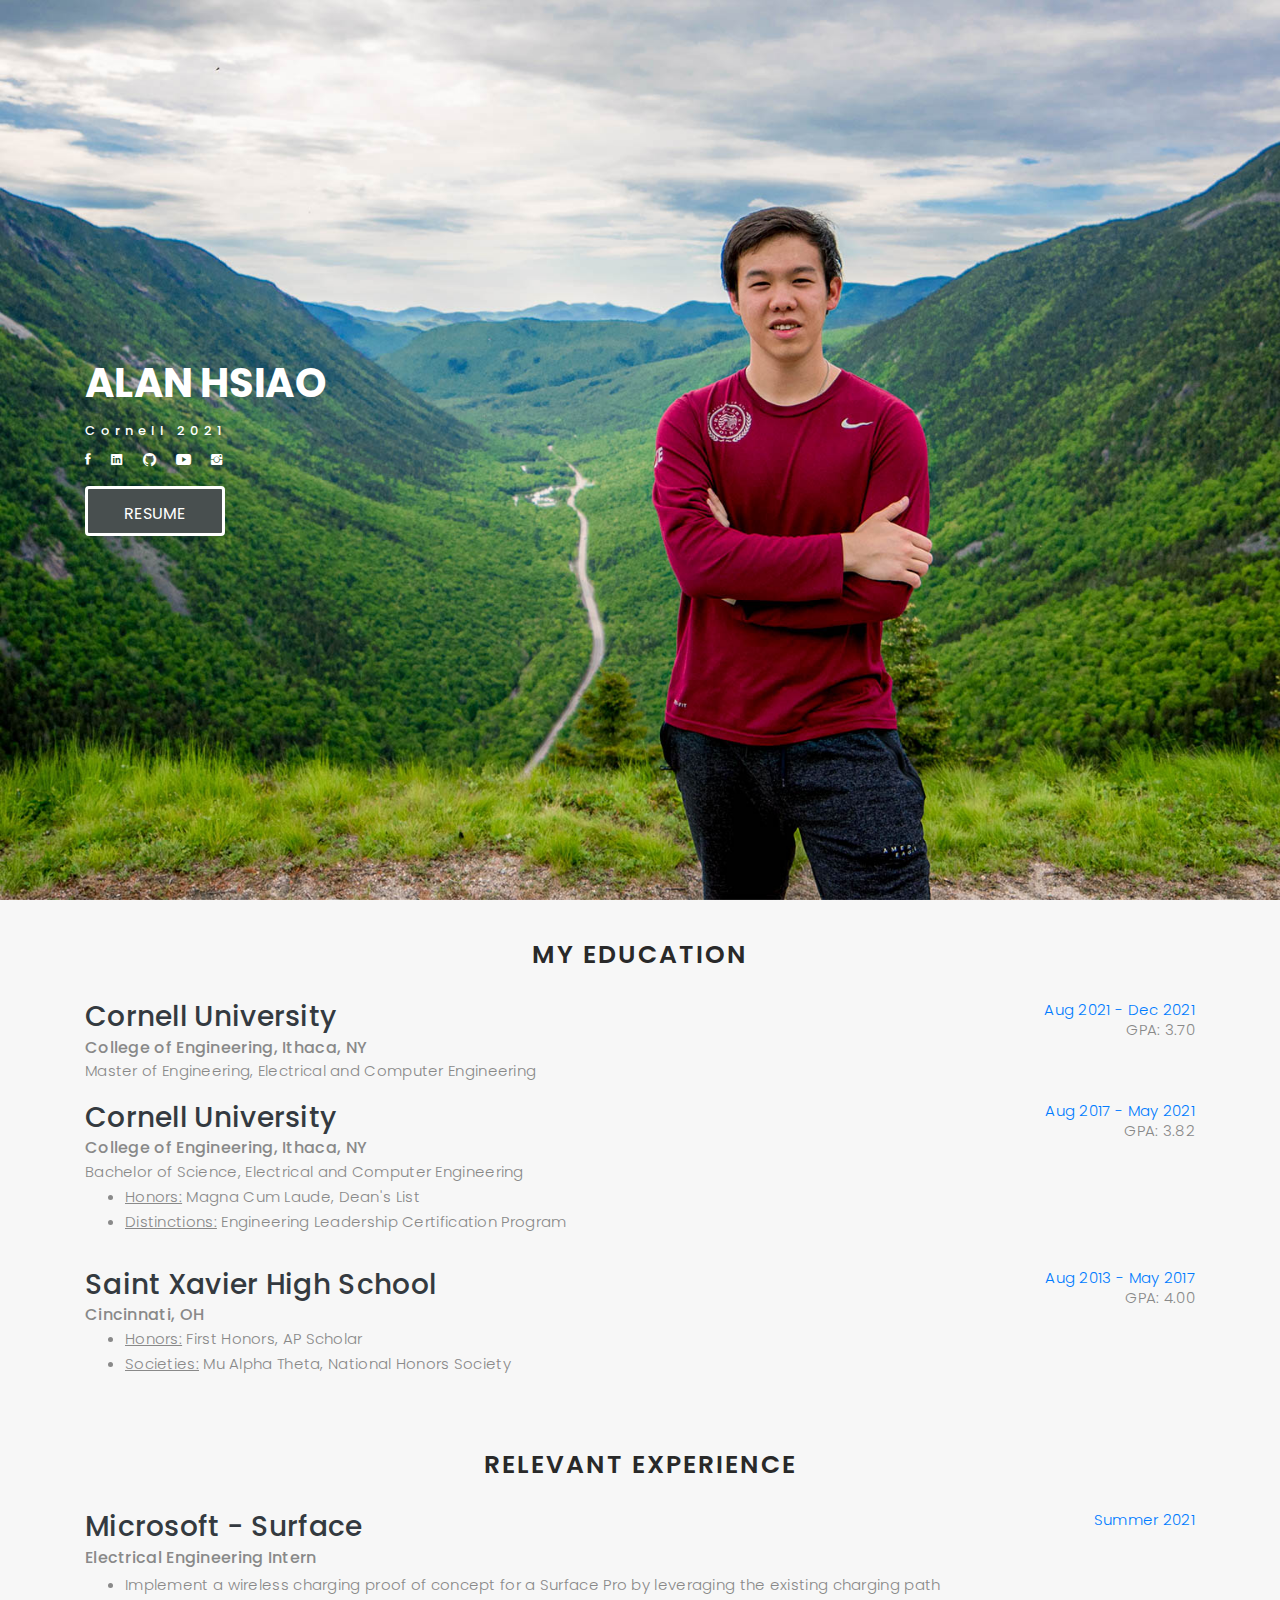
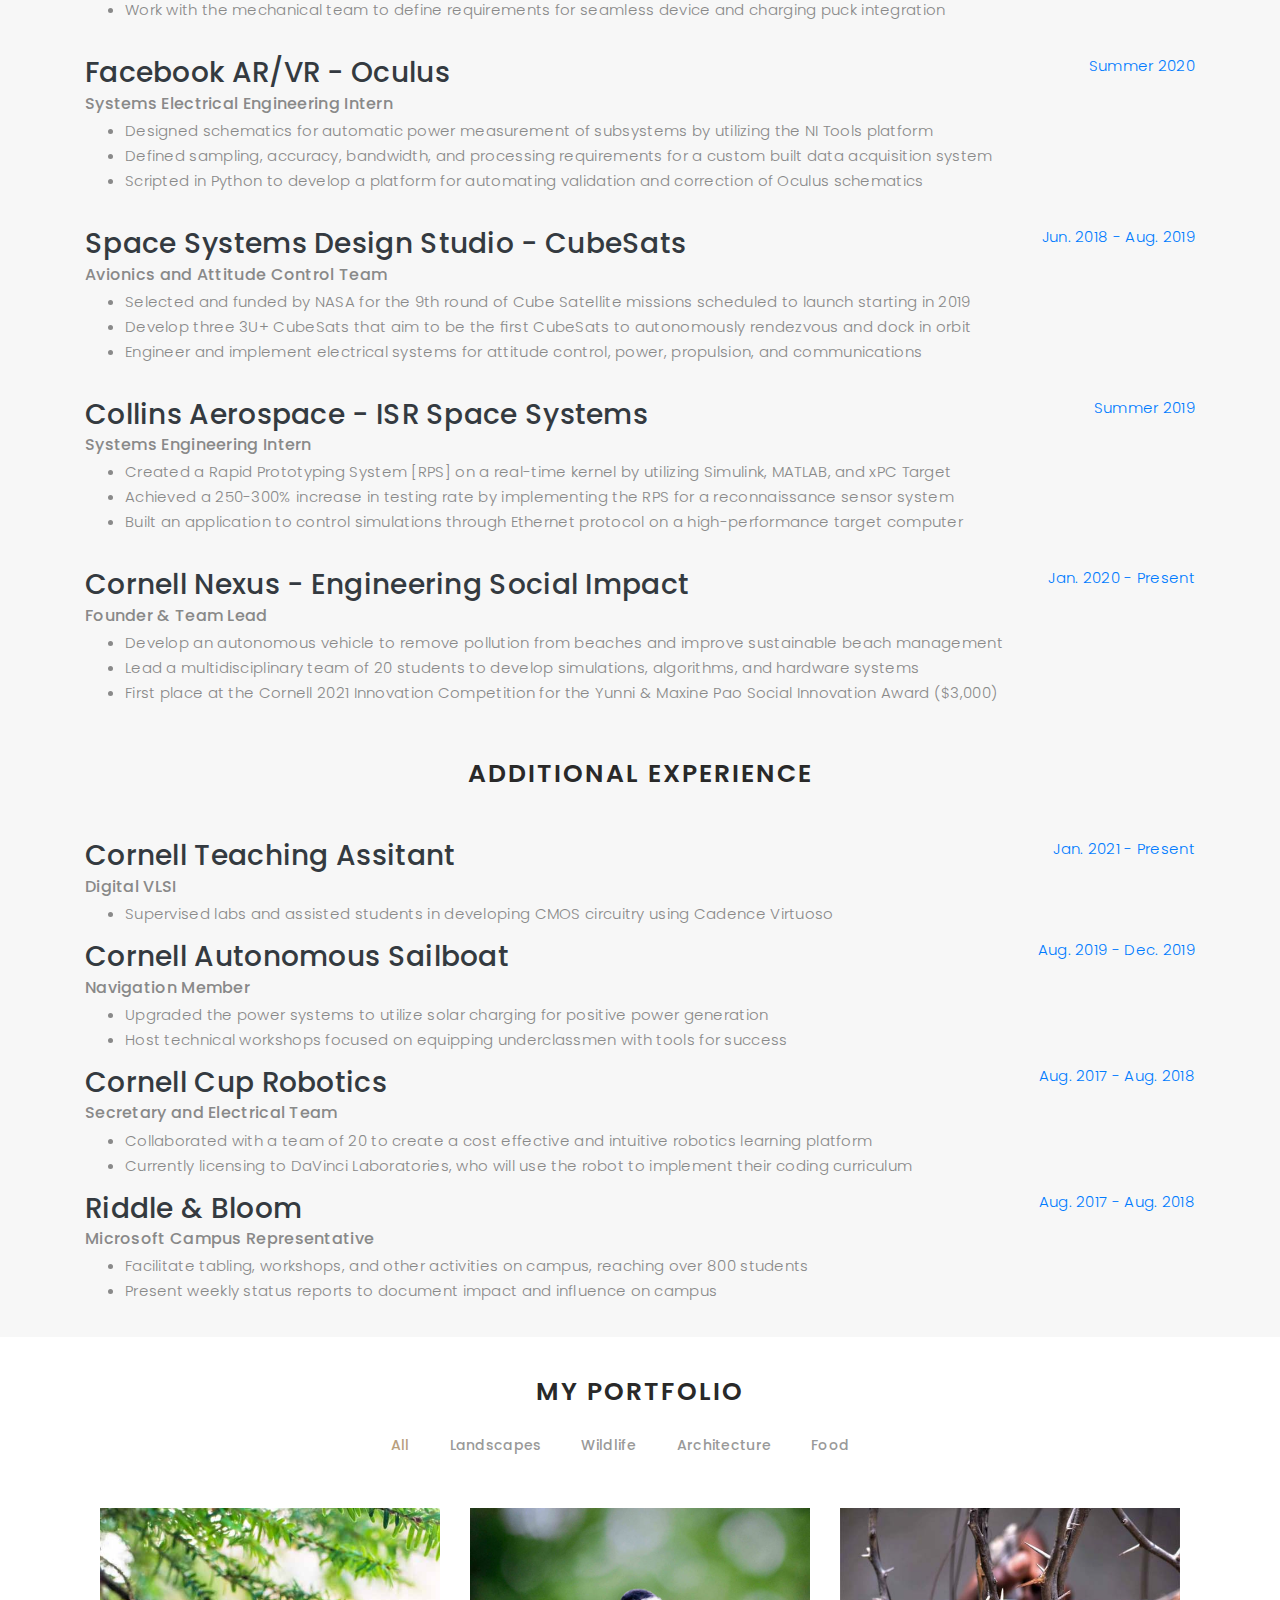
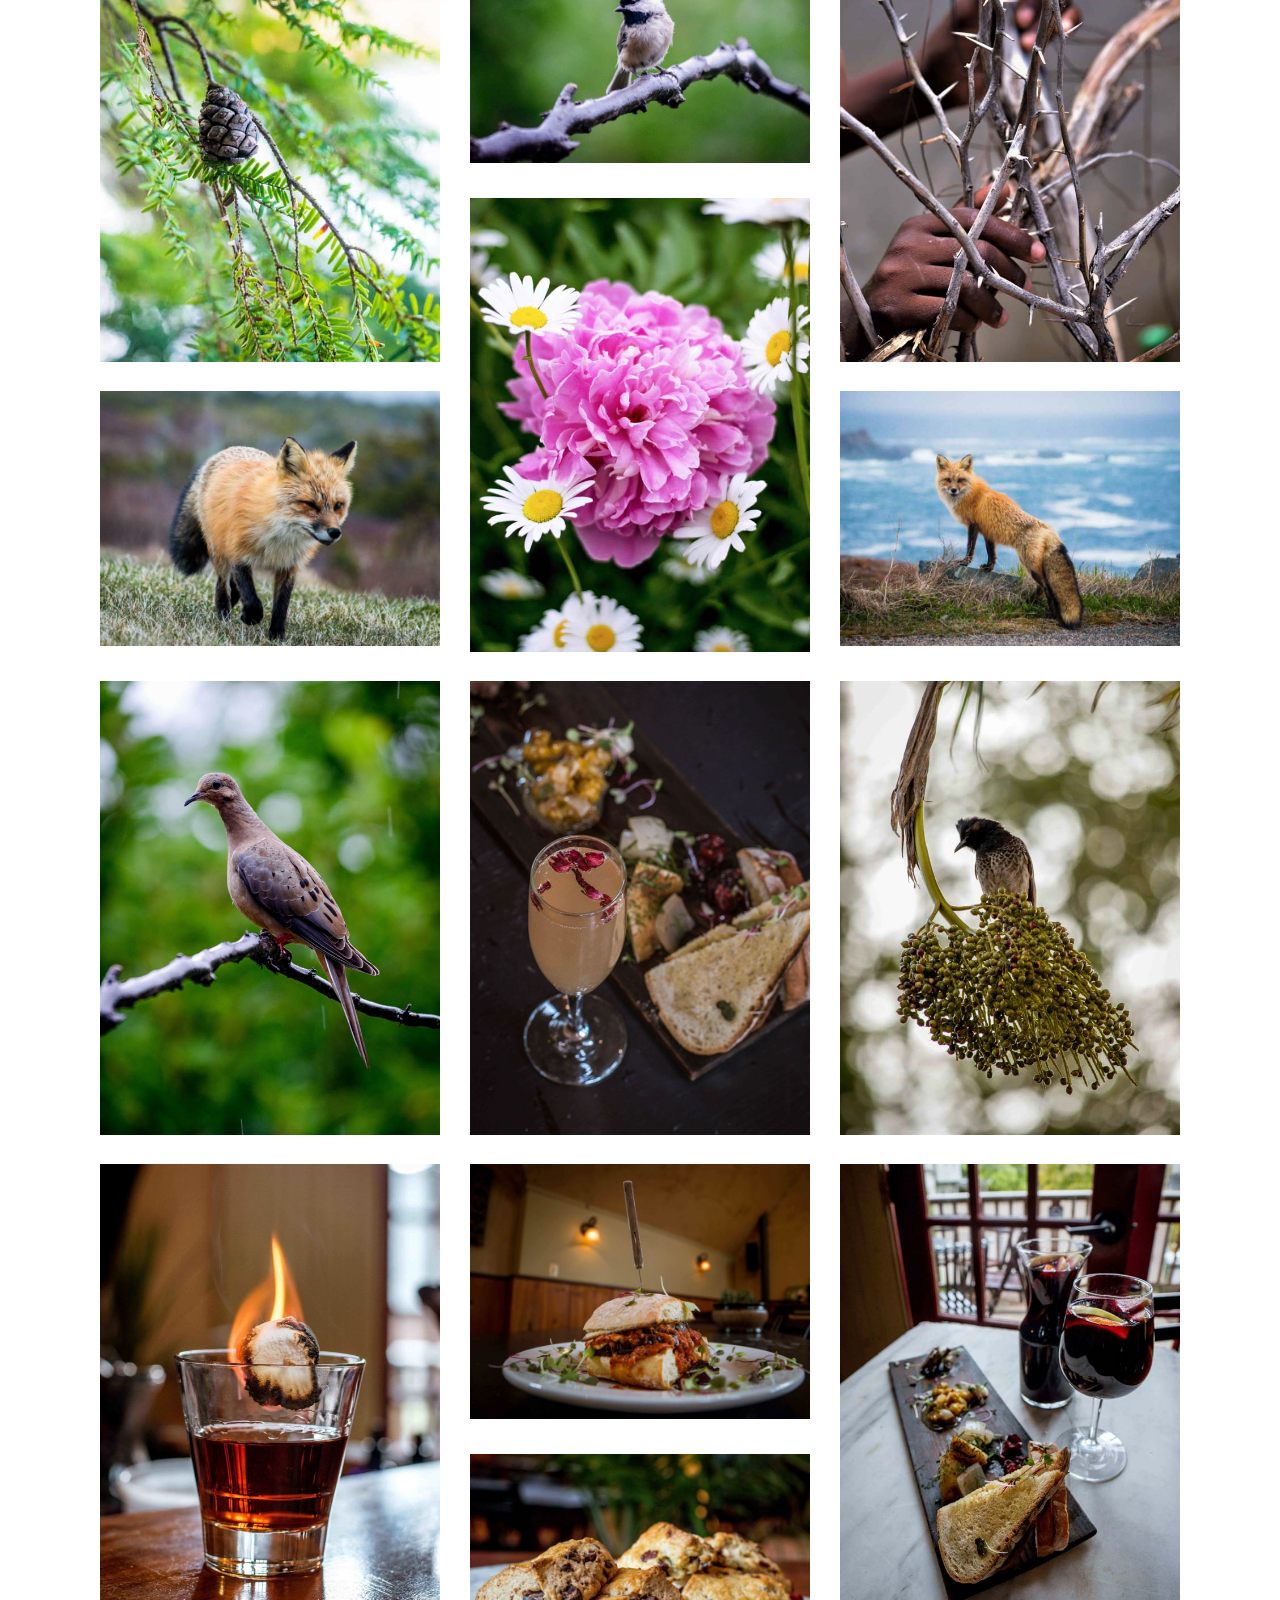
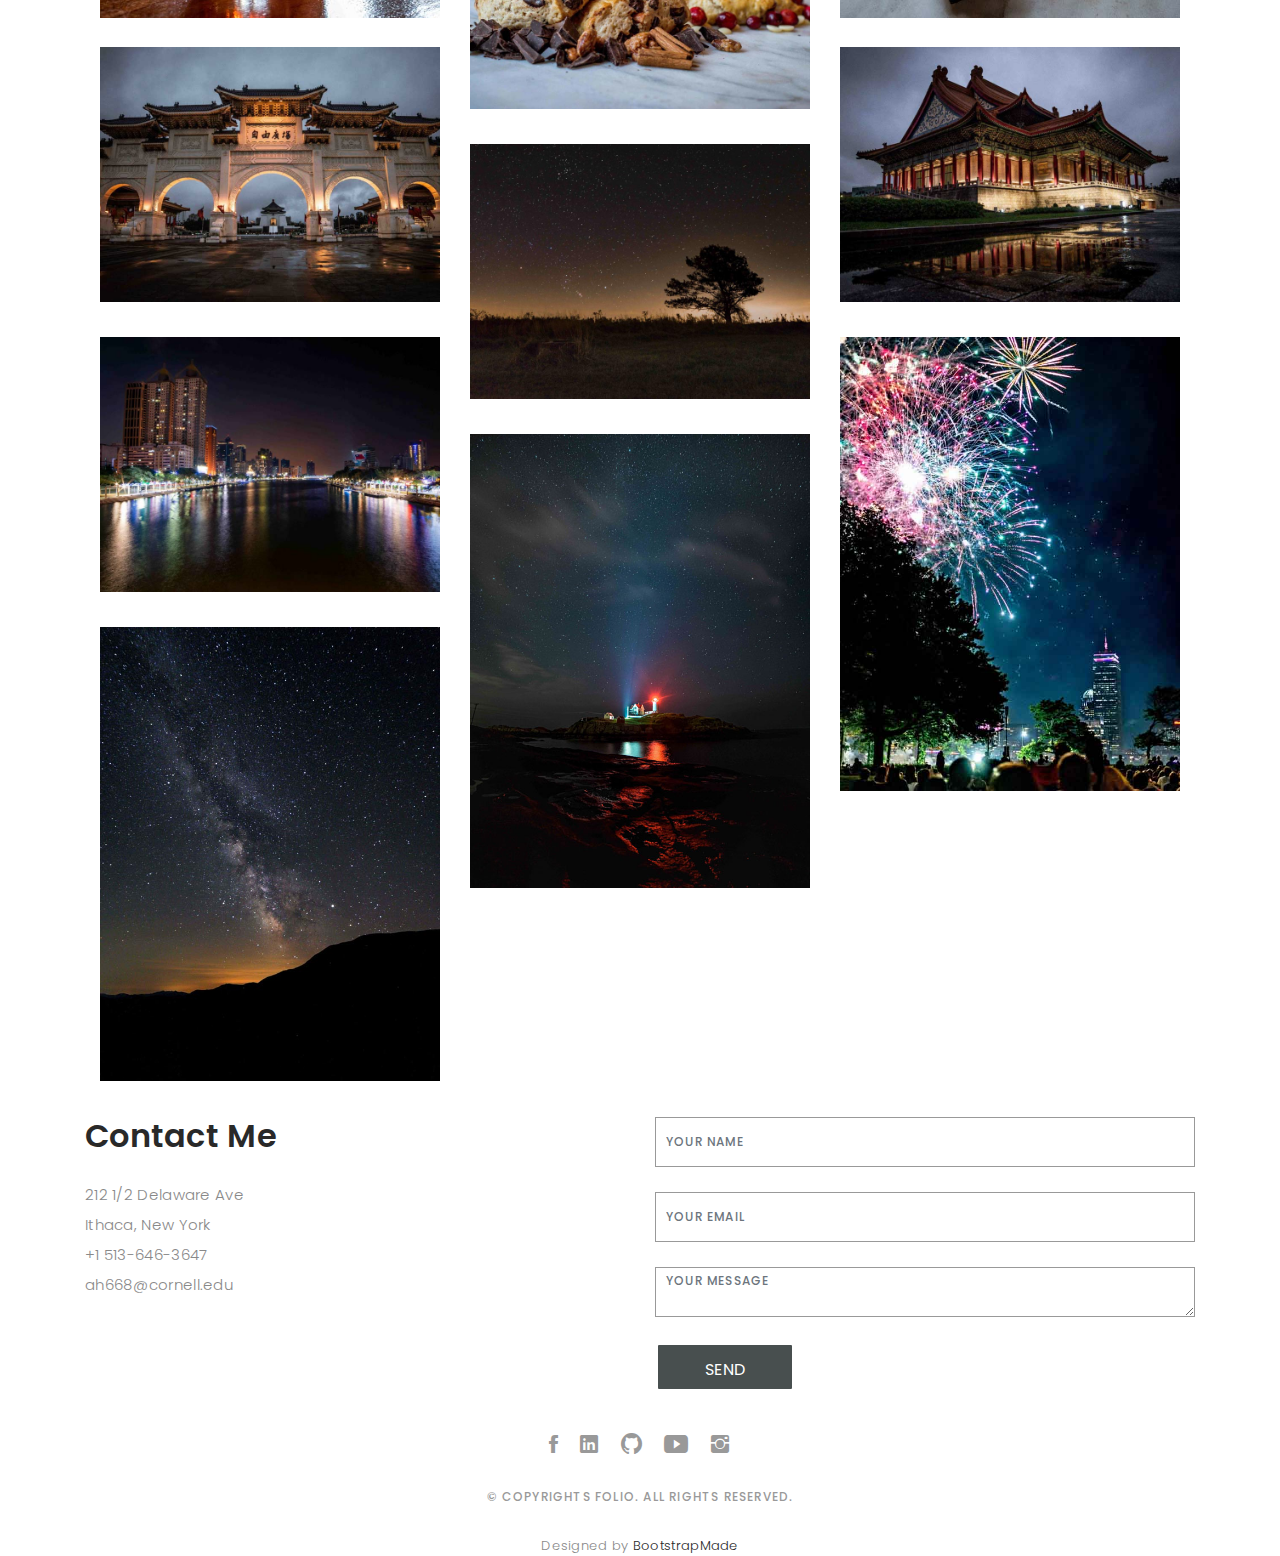
==== index.html @ 8a82263a "init" ====
<!DOCTYPE html>
<html lang="en">
<head>
  <!-- meta -->
  <meta charset="utf-8">
  <meta content="width=device-width, initial-scale=1.0" name="viewport">

  <title> Alan Hsiao - Cornell 2021 </title>
  <meta content="" name="keywords">
  <meta content="" name="description">

  <!-- Google Fonts -->
  <link href="https://fonts.googleapis.com/css?family=Poppins:300,300i,400,400i,500,500i,600,600i,700,700i|Playfair+Display:400,400i,700,700i,900,900i" rel="stylesheet">

  <!-- Bootstrap CSS File -->
  <link href="lib/bootstrap/css/bootstrap.min.css" rel="stylesheet">

  <!-- Libraries CSS Files -->
  <link href="lib/ionicons/css/ionicons.min.css" rel="stylesheet">
  <link href="lib/owlcarousel/assets/owl.carousel.min.css" rel="stylesheet">
  <link href="lib/magnific-popup/magnific-popup.css" rel="stylesheet">
  <link href="lib/hover/hover.min.css" rel="stylesheet">

  <!-- Main Stylesheet File -->
  <link href="css/style.css" rel="stylesheet">

  <!-- Responsive css -->
  <link href="css/responsive.css" rel="stylesheet">

  <!-- Favicon -->
  <link rel="shortcut icon" href="images/logobranding/initials.png">

  <!-- Resume CSS -->
  <linke href="css/resume.css" rel="stylesheet">

  <!-- =======================================================
    Theme Name: Folio
    Theme URL: https://bootstrapmade.com/folio-bootstrap-portfolio-template/
    Author: BootstrapMade.com
    Author URL: https://bootstrapmade.com
  ======================================================= -->
</head>

<body>

  <!-- start section navbar -->
  <nav id="main-nav">
    <div class="row">
      <div class="container">

        <div class="logo">
          <a href="index.html"><img src="images/logobranding/alanhsiaoblacklogoshort.png" alt="logo"></a>
        </div>

        <div class="responsive"><i data-icon="m" class="ion-navicon-round"></i></div>

        <ul class="nav-menu list-unstyled">
          <li><a href="#header" class="smoothScroll">Home</a></li>
          <li><a href="#education" class="smoothScroll">Education</a></li>
          <li><a href="#experience" class="smoothScroll">Experience</a></li>
          <li><a href="#photography" class="smoothScroll">Photography</a></li>
          <!-- <li><a href="#journal" class="smoothScroll">Blog</a></li> --> 
          <li><a href="#contact" class="smoothScroll">Contact</a></li>
        </ul>

      </div>
    </div>
  </nav>
  <!-- End section navbar -->
  

  <!-- start section header -->
  <div id="header" class="home">

    <div class="container">
      <div class="header-content">
        <!-- <h1>I'm <br class = "mobile-break"> 
          <span class="typed"></span></h1> -->
        <h1> Alan Hsiao</h1>
        <p>Cornell 2021 <br>
          <ul class="list-unstyled list-social">
            <li><a href="https://www.facebook.com/hsiaoal3647/"><i class="ion-social-facebook"></i></a></li>
            <li><a href="https://www.linkedin.com/in/hsiaoalan/"><i class="ion-social-linkedin"></i></a></li>
            <li><a href="https://github.com/ah668"><i class="ion-social-github"></i></a></li>
            <li><a href="https://www.youtube.com/channel/UCa6_BgnbbzM-joR2z8IvCPA?view_as=subscriber"><i class="ion-social-youtube"></i></a></li>
            <li><a href="https://www.instagram.com/hsiaoal3647/"><i class="ion-social-instagram"></i></a></li>
          </ul>
          <a href="files/Alan_Hsiao_Resume_2021.pdf " target="_blank"> <button type="button" class="btn btn-dark"> Resume </button> </a>
        </p>
      </div>
    </div>
  </div>
  <!-- End section header uh-->

  <!-- start section about us -->
  <div id="education" class="paddsectionsmall">
    <div class = "container">

  <!--=====================================================================================
      MY EDUCATION 
      =====================================================================================-->
      <div class="container">
        <div class="section-title text-center"> 
          <h2>My Education</h2>
        </div> 
      </div>

      <div class="row">
        <div class="col-md-10">
          <div class= "text-dark">
            <h3 class="mb-1">Cornell University</h3>
          </div>
          <h6 class="subheading mb-1"> College of Engineering, Ithaca, NY </h6>
            Master of Engineering, Electrical and Computer Engineering <br>
        </div>
        <div class="col-md-2 text-right">
          <span class="text-primary"> Aug 2021 - Dec 2021</span> <br>
          GPA: 3.70
        </div>
      </div>

      <br>

      <div class="row">
        <div class="col-md-10">
          <div class= "text-dark">
            <h3 class="mb-1">Cornell University</h3>
          </div>
          <h6 class="subheading mb-1"> College of Engineering, Ithaca, NY </h6> 
            Bachelor of Science, Electrical and Computer Engineering <br>
            <ul>
              <li> <u>Honors:</u> Magna Cum Laude, Dean's List </li>
              <li> <u>Distinctions:</u> Engineering Leadership Certification Program </li>
            <ul>
        </div>
        <div class="col-md-2 text-right">
          <span class="text-primary">Aug 2017 - May 2021</span> <br>
          GPA: 3.82
        </div>
      </div>
      
      <br>

      <div class="row">
        <div class="col-md-10">
          <div class= "text-dark">
            <h3 class="mb-1">Saint Xavier High School</h3>
          </div>
          <h6 class="subheading mb-1">Cincinnati, OH</h6>
          <ul>
            <li> <u>Honors:</u> First Honors, AP Scholar </li>
            <li> <u>Societies:</u> Mu Alpha Theta, National Honors Society </li>
          <ul>
        </div>
        <div class="col-md-2 text-right">
          <span class="text-primary">Aug 2013 - May 2017</span> <br>
          GPA: 4.00 
        </div>
      </div>

    </div>
  </div>

  <!--=====================================================================================
      RELEVANT EXPERIENCE
      =====================================================================================-->
  <div id="experience" class="paddsectionsmall">
    <div class = "container">
      <div class="container">
        <div class="section-title text-center"> 
          <h2>Relevant Experience</h2>
        </div> 
      </div>

      <div class="row">
        <div class="col-md-10">
          <div class= "text-dark">
            <h3 class="mb-1">Microsoft - Surface</h3> 
          </div>
          <h6 class="subheading mb-2">Electrical Engineering Intern</h6>
            <ul>
              <li> Implement a wireless charging proof of concept for a Surface Pro by leveraging the existing charging path </li>
              <li> Work with the mechanical team to define requirements for seamless device and charging puck integration </li> 
            </ul>
        </div>
        <div class="col-md-2 text-right mb-2">
          <span class="text-primary">Summer 2021</span> 
        </div>
      </div> <br> 

      <div class="row">
        <div class="col-md-10">
          <div class= "text-dark">
            <h3 class="mb-1">Facebook AR/VR - Oculus</h3>
          </div>
          <h6 class="subheading mb-2">Systems Electrical Engineering Intern</h6>
            <ul>
              <li>Designed schematics for automatic power measurement of subsystems by utilizing the NI Tools platform </li>
              <li>Defined sampling, accuracy, bandwidth, and processing requirements for a custom built data acquisition system </li>
              <li>Scripted in Python to develop a platform for automating validation and correction of Oculus schematics </li>
            </ul>
        </div>
        <div class="col-md-2 text-right mb-2">
          <span class="text-primary">Summer 2020</span> 
        </div>
      </div> <br> 

      <div class="row">
        <div class="col-md-10">
          <div class= "text-dark">
            <h3 class="mb-1">Space Systems Design Studio - CubeSats</h3>
          </div>
          <h6 class="subheading mb-2">Avionics and Attitude Control Team</h6>
            <ul>
              <li>Selected and funded by NASA for the 9th round of Cube Satellite missions scheduled to launch starting in 2019</li>
              <li>Develop three 3U+ CubeSats that aim to be the ﬁrst CubeSats to autonomously rendezvous and dock in orbit  </li>
              <li>Engineer and implement electrical systems for attitude control, power, propulsion, and communications </li>
            </ul>
        </div>
        <div class="col-md-2 text-right mb-2">
          <span class="text-primary">Jun. 2018 - Aug. 2019</span> 
        </div>
      </div> <br>

      <div class="row">
        <div class="col-md-10">
          <div class= "text-dark">
            <h3 class="mb-1">Collins Aerospace - ISR Space Systems</h3>
          </div>
          <h6 class="subheading mb-2">Systems Engineering Intern</h6>
            <ul>
              <li>Created a Rapid Prototyping System [RPS] on a real-time kernel by utilizing Simulink, MATLAB, and xPC Target</li>
              <li>Achieved a 250-300% increase in testing rate by implementing the RPS for a reconnaissance sensor system </li>
              <li>Built an application to control simulations through Ethernet protocol on a high-performance target computer</li>
            </ul>
        </div>
        <div class="col-md-2 text-right mb-2">
          <span class="text-primary">Summer 2019</span> 
        </div>
      </div> <br>

      <div class="row">
        <div class="col-md-10">
          <div class= "text-dark">
            <h3 class="mb-1">Cornell Nexus - Engineering Social Impact</h3>
          </div>
          <h6 class="subheading mb-2">Founder & Team Lead</h6>
            <ul>
              <li> Develop an autonomous vehicle to remove pollution from beaches and improve sustainable beach management</li>
              <li> Lead a multidisciplinary team of 20 students to develop simulations, algorithms, and hardware systems</li>   
              <li> First place at the Cornell 2021 Innovation Competition for the Yunni & Maxine Pao Social Innovation Award ($3,000) </li>             
            </ul>
        </div>
        <div class="col-md-2 text-right mb-2">
          <span class="text-primary">Jan. 2020 - Present</span> 
        </div>
      </div> <br>

      <!--=====================================================================================
      MY EXPERIENCE
      =====================================================================================-->
      <br>
      <div class="container">
        <div class="section-title text-center"> 
          <h2>Additional Experience</h2>
        </div> 
      </div>
      <br>

      <div class="row">
        <div class="col-md-10">
          <div class= "text-dark">
            <h3 class="mb-1">Cornell Teaching Assitant</h3>
          </div>
          <h6 class="subheading mb-2">Digital VLSI</h6>
          <ul>
            <li>Supervised labs and assisted students in developing CMOS circuitry using Cadence Virtuoso </li>
          </ul>
        </div>
        <div class="col-md-2 text-right mb-2">
          <span class="text-primary">Jan. 2021 - Present</span> 
        </div> 
      </div>
      
      <div class="row">
        <div class="col-md-10">
          <div class= "text-dark">
            <h3 class="mb-1">Cornell Autonomous Sailboat</h3>
          </div>
          <h6 class="subheading mb-2">Navigation Member</h6>
            <ul>
              <li>Upgraded the power systems to utilize solar charging for positive power generation </li>
              <li>Host technical workshops focused on equipping underclassmen with tools for success </li>
            </ul>
        </div>
        <div class="col-md-2 text-right mb-2">
          <span class="text-primary">Aug. 2019 - Dec. 2019</span> 
        </div>
      </div>

      <div class="row">
        <div class="col-md-10">
          <div class= "text-dark">
            <h3 class="mb-1">Cornell Cup Robotics</h3>
          </div>
          <h6 class="subheading mb-2">Secretary and Electrical Team</h6>
            <ul>
              <li>Collaborated with a team of 20 to create a cost effective and intuitive robotics learning platform  </li>
              <li>Currently licensing to DaVinci Laboratories, who will use the robot to implement their coding curriculum </li>
            </ul>
        </div>
        <div class="col-md-2 text-right mb-2">
          <span class="text-primary">Aug. 2017 - Aug. 2018</span> 
        </div>
      </div> 

      <div class="row">
        <div class="col-md-10">
          <div class= "text-dark">
            <h3 class="mb-1">Riddle & Bloom</h3>
          </div>
          <h6 class="subheading mb-2">Microsoft Campus Representative</h6>
            <ul>
              <li>Facilitate tabling, workshops, and other activities on campus, reaching over 800 students</li>
              <li>Present weekly status reports to document impact and inﬂuence on campus</li>
            </ul>
        </div>
        <div class="col-md-2 text-right mb-2">
          <span class="text-primary">Aug. 2017 - Aug. 2018</span> 
        </div> 
      </div>

    </div>
  </div>

  <!-- end section about us -->

  
  <!-- start section portfolio -->

  <!--=====================================================================================
    MY PORTFOLIO
    =====================================================================================-->
  <div id="photography" class="text-center paddsection">

    <div class="container">
      <div class="section-title text-center">
        <h2>My Portfolio</h2>
      </div>
    </div>

    <div class="container">
      <div class="row">
        <div class="col-md-12">

          <div class="portfolio-list">

            <ul class="nav list-unstyled" id="portfolio-flters">
              <li class="filter filter-active" data-filter=".all">all</li>
              <li class="filter" data-filter=".landscapes">landscapes</li>
              <li class="filter" data-filter=".wildlife">wildlife</li>
              <li class="filter" data-filter=".architecture">architecture</li>
              <li class="filter" data-filter=".food">food</li>
            </ul>

          </div>

          <div class="portfolio-container">
            <div class="row">
              <div class="col-lg-4 col-md-6 portfolio-thumbnail all wildlife">
                <a class="popup-img" href="images/portfolio/DSC1.jpg">
                  <img src="images/portfolio/DSC1.jpg" alt="img">
                </a>
              </div>

              <div class="col-lg-4 col-md-6 portfolio-thumbnail all wildlife">
                <a class="popup-img" href="images/portfolio/DSC4.jpg">
                  <img src="images/portfolio/DSC4.jpg" alt="img">
                </a>
              </div>

              <div class="col-lg-4 col-md-6 portfolio-thumbnail all wildlife">
                <a class="popup-img" href="images/portfolio/DSC2.jpg">
                  <img src="images/portfolio/DSC2.jpg" alt="img">
                </a>
              </div>
            </div>

            <div class="row">
              <div class="col-lg-4 col-md-6 portfolio-thumbnail all wildlife">
                <a class="popup-img" href="images/portfolio/DSC3.jpg">
                  <img src="images/portfolio/DSC3.jpg" alt="img">
                </a>
              </div>

              <div class="col-lg-4 col-md-6 portfolio-thumbnail all wildlife">
                <a class="popup-img" href="images/portfolio/DSC5.jpg">
                  <img src="images/portfolio/DSC5.jpg" alt="img">
                </a>
              </div>

              <div class="col-lg-4 col-md-6 portfolio-thumbnail all wildlife">
                <a class="popup-img" href="images/portfolio/DSC6.jpg">
                  <img src="images/portfolio/DSC6.jpg" alt="img">
                </a>
              </div>
            </div>

            <div class="row">
              <div class="col-lg-4 col-md-6 portfolio-thumbnail all wildlife">
                <a class="popup-img" href="images/portfolio/DSC7.jpg">
                  <img src="images/portfolio/DSC7.jpg" alt="img">
                </a>
              </div>

              <div class="col-lg-4 col-md-6 portfolio-thumbnail all food">
                <a class="popup-img" href="images/portfolio/DSC10.jpg">
                  <img src="images/portfolio/DSC10.jpg" alt="img">
                </a>
              </div>

              <!-- <div class="col-lg-4 col-md-6 portfolio-thumbnail all wildlife">
                <a class="popup-img" href="images/portfolio/DSC9.jpg">
                  <img src="images/portfolio/DSC9.jpg" alt="img">
                </a>
              </div> -->

              <div class="col-lg-4 col-md-6 portfolio-thumbnail all wildlife">
                <a class="popup-img" href="images/portfolio/DSC8.jpg">
                  <img src="images/portfolio/DSC8.jpg" alt="img">
                </a>
              </div>
            </div>

            <div class="row">
              <div class="col-lg-4 col-md-6 portfolio-thumbnail all food">
                <a class="popup-img" href="images/portfolio/DSC11.jpg">
                  <img src="images/portfolio/DSC11.jpg" alt="img">
                </a>
              </div>

              <div class="col-lg-4 col-md-6 portfolio-thumbnail all food">
                <a class="popup-img" href="images/portfolio/DSC14.jpg">
                  <img src="images/portfolio/DSC14.jpg" alt="img">
                </a>
              </div>

              <!-- <div class="col-lg-4 col-md-6 portfolio-thumbnail all food">
                <a class="popup-img" href="images/portfolio/DSC13.jpg">
                  <img src="images/portfolio/DSC13.jpg" alt="img">
                </a>
              </div> -->

              <div class="col-lg-4 col-md-6 portfolio-thumbnail all food">
                <a class="popup-img" href="images/portfolio/DSC12.jpg">
                  <img src="images/portfolio/DSC12.jpg" alt="img">
                </a>
              </div>
            </div>

            <div class="row">
              <div class="col-lg-4 col-md-6 portfolio-thumbnail all food">
                <a class="popup-img" href="images/portfolio/DSC15.jpg">
                  <img src="images/portfolio/DSC15.jpg" alt="img">
                </a>
              </div>

              <div class="col-lg-4 col-md-6 portfolio-thumbnail all architecture">
                <a class="popup-img" href="images/portfolio/DSC16.jpg">
                  <img src="images/portfolio/DSC16.jpg" alt="img">
                </a>
              </div>

              <div class="col-lg-4 col-md-6 portfolio-thumbnail all architecture">
                <a class="popup-img" href="images/portfolio/DSC18.jpg">
                  <img src="images/portfolio/DSC18.jpg" alt="img">
                </a>
              </div>
            </div>

            <div class="row">
              <div class="col-lg-4 col-md-6 portfolio-thumbnail all landscapes">
                <a class="popup-img" href="images/portfolio/DSC17.jpg">
                  <img src="images/portfolio/DSC17.jpg" alt="img">
                </a>
              </div>

              <div class="col-lg-4 col-md-6 portfolio-thumbnail all architecture landscapes">
                <a class="popup-img" href="images/portfolio/DSC19.jpg">
                  <img src="images/portfolio/DSC19.jpg" alt="img">
                </a>
              </div>

              <!--<div class="col-lg-4 col-md-6 portfolio-thumbnail all landscapes">
                <a class="popup-img" href="images/portfolio/DSC20.jpg">
                  <img src="images/portfolio/DSC20.jpg" alt="img">
                </a>
              </div> -->

              <!-- <div class="col-lg-4 col-md-6 portfolio-thumbnail all landscapes">
                <a class="popup-img" href="images/portfolio/DSC21.jpg">
                  <img src="images/portfolio/DSC21.jpg" alt="img">
                </a>
              </div> -->

              <div class="col-lg-4 col-md-6 portfolio-thumbnail all landscapes">
                <a class="popup-img" href="images/portfolio/DSC22.jpg">
                  <img src="images/portfolio/DSC22.jpg" alt="img">
                </a>
              </div>
            </div>

            <div class="row">
              <div class="col-lg-4 col-md-6 portfolio-thumbnail all landscapes">
                <a class="popup-img" href="images/portfolio/DSC23.jpg">
                  <img src="images/portfolio/DSC23.jpg" alt="img">
                </a>
              </div>

              <div class="col-lg-4 col-md-6 portfolio-thumbnail all landscapes">
                <a class="popup-img" href="images/portfolio/DSC24.jpg">
                  <img src="images/portfolio/DSC24.jpg" alt="img">
                </a>
              </div>
            </div>
            
          </div>
        </div>
      </div>
    </div>

  </div>
  <!-- End section portfolio -->

  <!-- start sectoion contact -->
  <div id="contact" class="paddsectionquestion">
    <div class="container">
      <div class="contact-block1">
        <div class="row">

          <div class="col-lg-6">
            <div class="contact-contact">

              <h2 class="mb-30">Contact Me</h2>

              <ul class="contact-details">
                <li><span>212 1/2 Delaware Ave</span></li>
                <li><span>Ithaca, New York</span></li>
                <li><span>+1 513-646-3647</span></li>
                <li><span>ah668@cornell.edu</span></li>
              </ul>

            </div>
          </div>

          <div class="col-lg-6">
            <form name="sentMessage" method="POST" action="https://formspree.io/mlegnaer">
              <div class="row">
                <div class="col-md">
                  <div class="form-group">
                    <input class="form-control" type="text" name="name" placeholder="Your name">
                  </div>
                  <div class="form-group">
                    <input class="form-control" type="email" name="_replyto" placeholder="Your email">
                  </div>
                  <div class="form-group">
                    <textarea class="form-control" name="message" placeholder="Your message"></textarea>
                  </div>
                  <button class="btn btn-xl" type="submit">Send</button>
                  <input type="hidden" name="_next" value="ah668.github.io" />
                  <input type="hidden" name="_subject" value="Website Contact" />
                  <input type="hidden" name="_format" value="plain" />
                </div>
                <div class="clearfix"></div>
              </div>
            </form>
          </div>
        </div>
      </div>
    </div>
  </div>
  <!-- start sectoion contact -->


  <!-- start section footer -->
  <div id="footer" class="text-center">
    <div class="container">
      <div class="socials-media text-center">

        <ul class="list-unstyled">
          <li><a href="https://www.facebook.com/hsiaoal3647/"><i class="ion-social-facebook"></i></a></li>
          <li><a href="https://www.linkedin.com/in/hsiaoalan/"><i class="ion-social-linkedin"></i></a></li>
          <li><a href="https://github.com/ah668"><i class="ion-social-github"></i></a></li>
          <li><a href="https://www.youtube.com/channel/UCa6_BgnbbzM-joR2z8IvCPA?view_as=subscriber"><i class="ion-social-youtube"></i></a></li>
          <li><a href="https://www.instagram.com/hsiaoal3647/"><i class="ion-social-instagram"></i></a></li>
        </ul>

      </div>

      <p>&copy; Copyrights Folio. All rights reserved.</p>

      <div class="credits">
        <!--
          All the links in the footer should remain intact.
          You can delete the links only if you purchased the pro version.
          Licensing information: https://bootstrapmade.com/license/
          Purchase the pro version with working PHP/AJAX contact form: https://bootstrapmade.com/buy/?theme=Folio
        -->
        Designed by <a href="https://bootstrapmade.com/">BootstrapMade</a>
      </div>

    </div>
  </div>
  <!-- End section footer -->

  <!-- JavaScript Libraries -->
  <script src="lib/jquery/jquery.min.js"></script>
  <script src="lib/jquery/jquery-migrate.min.js"></script>
  <script src="lib/bootstrap/js/bootstrap.bundle.min.js"></script>
  <script src="lib/typed/typed.js"></script>
  <script src="lib/owlcarousel/owl.carousel.min.js"></script>
  <script src="lib/magnific-popup/magnific-popup.min.js"></script>
  <script src="lib/isotope/isotope.pkgd.min.js"></script>
  <script src="lib/lazyload/lazysizes.min.js" async=""></script>


  <!-- Contact Form JavaScript File -->
  <script src="contactform/contactform.js"></script>

  <!-- Template Main Javascript File -->
  <script src="js/main.js"></script>

</body>

</html>
---- css/style.css ----
/*
  Theme Name: Folio
  Theme URL: https://bootstrapmade.com/folio-bootstrap-portfolio-template/
  Author: BootstrapMade.com
  Author URL: https://bootstrapmade.com
*/

/*  General Styling
/*-----------------------------------------------------------------------------------*/

body {
  background: #ffffff;
  color: #898989;
  font-family: 'Poppins', helvetica;
  font-size: 15px;
  font-weight: 300;
  line-height: 20px;
  letter-spacing: 0.02em;
  overflow-x: hidden;
  margin: 0 auto;
  padding: 0;
  -moz-box-sizing: border-box;
  -ms-box-sizing: border-box;
  -o-box-sizing: border-box;
  -webkit-box-sizing: border-box;
  box-sizing: border-box;
}

h1, h2, h3, h4, h5, h6 {
  margin: 0;
}

h2 {
  color: #292929;
  font-weight: 600;
}

h4 {
  color: #292929;
  font-size: 14px;
  font-weight: 600;
}

a {
  color: #292929;
  text-decoration: none !important;
  -moz-transition: all 0.5s ease-in-out 0s;
  -ms-transition: all 0.5s ease-in-out 0s;
  -o-transition: all 0.5s ease-in-out 0s;
  -webkit-transition: all 0.5s ease-in-out 0s;
  transition: all 0.5s ease-in-out 0s;
}

a:hover {
  -moz-transition: all 0.5s ease-in-out 0s;
  -ms-transition: all 0.5s ease-in-out 0s;
  -o-transition: all 0.5s ease-in-out 0s;
  -webkit-transition: all 0.5s ease-in-out 0s;
  transition: all 0.5s ease-in-out 0s;
}

a:hover, a:focus {
  color: #b8a07e;
  text-decoration: underline;
}

nav ul li a {
  padding: 2px 0 0 0;
  position: relative;
  display: block;
  font-size: 12px;
  color: #999999;
  letter-spacing: 0.1em;
  font-weight: 500;
  line-height: 14px;
  text-transform: uppercase;
  -moz-transition: all 0.5s ease-in-out 0s;
  -ms-transition: all 0.5s ease-in-out 0s;
  -o-transition: all 0.5s ease-in-out 0s;
  -webkit-transition: all 0.5s ease-in-out 0s;
  transition: all 0.5s ease-in-out 0s;
}

p {
  margin: 25px 0;
  padding: 0;
  font-size: 15px;
  color: #999999;
  line-height: 28px;
}

::-moz-selection {
  background: #b8a07e;
  color: #fff;
}

::selection {
  background: #b8a07e;
  color: #fff;
}

.btn {
  background: #484f4f;
  border: medium solid #fff ;
  border-radius: 10;
  color: #fff;
  font-size: 16px;
  width: 140px;
  height: 50px;
  line-height: 50px;
  padding: 0 0px;
  text-transform: uppercase;
}

.btn:hover, .btn:focus {
  color: #fff;
}

.padDiv {
  padding: 30px 20px;
}

.section-title {
  margin-bottom: 30px;
}

.section-title h2 {
  font-size: 25px;
  letter-spacing: 2px;
  text-transform: uppercase;
}

.form-control {
  background-color: transparent;
  border: 1px solid #999;
  border-radius: 0;
  color: #999999;
  font-size: 12px;
  font-weight: 500;
  height: 50px;
  letter-spacing: 0.1em;
  padding-left: 10px;
  margin: 0 0 25px 0;
  line-height: 14px;
  text-transform: uppercase;
}

.form-control:focus {
  box-shadow: none;
  outline: 0 none;
}

.paddsection {
  padding-top: 40px;
  padding-bottom: 0px;
}

.paddsectionquestion {
  padding-top: 0px;
  padding-bottom: 40px;
}

.paddsectionsmall {
  padding-top: 20px;
  padding-bottom: 20px;
}

.paddsections {
  padding-top: 90px;
  padding-bottom: 90px !important;
}

.hvr-shutter-in-horizontal::before {
  background: #333;
}

.hvr-shutter-in-horizontal:hover {
  background: #b8a07e;
}

.mb-30 {
  margin-bottom: 30px;
}

/*-----------------------------------------------------------------------------------*/
/*  Navbar Top
/*-----------------------------------------------------------------------------------*/

nav {
  position: fixed;
  background: #fff;
  z-index: 1000;
  width: 100%;
  padding: 5px;
  display: none;
  -webkit-box-shadow: 0px 2px 92px 0px rgba(0, 0, 0, 0.18);
  -moz-box-shadow: 0px 2px 92px 0px rgba(0, 0, 0, 0.18);
  box-shadow: 0px 2px 92px 0px rgba(0, 0, 0, 0.18);
}

.nav-menu {
  float: right;
  line-height: 32px;
  margin-bottom: 0px;
  padding-top: 12px;
}

nav ul li {
  float: left;
  margin-right: 15px;
  font-family: 'Poppins', sans-serif;
  font-size: 14px;
  margin-left: 40px;
}

nav ul li a {
  padding: 2px 0px 0px 0px;
  position: relative;
  display: block;
  font-size: 14px;
  color: #999999;
  font-family: 'Poppins', helvetica;
  font-weight: 500;
  line-height: 16px;
  text-transform: uppercase;
  letter-spacing: 0.02em;
  text-transform: capitalize;
}

.logo {
  float: left;
}

.logo img {
  width: 120px;
  height: 40px;
}

.responsive {
  display: none;
  font-size: 23px;
}

.active {
  color: #afafaf;
}

/*----------------------------------------------------------------------------------*/
/*  Headers
/*-----------------------------------------------------------------------------------*/

#header {
  background: url("../images/personal/header-me.jpg") repeat scroll center center / cover;
  height: 100vh;
  width: 100%;
}


#header .header-content {
  height: 100vh;
  text-align: left;
  width: 100%;
  display: flex;
  justify-content: center;
  flex-direction: column;
}

.header-content h1 {
  font-size: 40px;
  font-weight: 700;
  margin-bottom: 10px;
  text-transform: uppercase;
  color: #fff;
}

.header-content p {
  font-size: 13px;
  letter-spacing: 5px;
  margin-top: 0;
  margin-bottom: 5px;
  text-transform: capitalize;
  color: #fff;
  font-weight: 500;
}

.header-content .list-social li {
  float: left;
  margin-right: 20px;
}

.header-content .list-social li i {
  color: #fff;
  font-size: 15px;

  cursor: pointer;
  -moz-transition: all 0.5s ease-in-out 0s;
  -ms-transition: all 0.5s ease-in-out 0s;
  -o-transition: all 0.5s ease-in-out 0s;
  -webkit-transition: all 0.5s ease-in-out 0s;
  transition: all 0.5s ease-in-out 0s;
}

.header-content .list-social li i:hover, .header-content .nav li i.filter-active {
  color: #A1A9B0;
  -moz-transition: all 0.5s ease-in-out 0s;
  -ms-transition: all 0.5s ease-in-out 0s;
  -o-transition: all 0.5s ease-in-out 0s;
  -webkit-transition: all 0.5s ease-in-out 0s;
  transition: all 0.5s ease-in-out 0s;
}

/*-----------------------------------------------------------------------------------*/
/*  education-us
/*-----------------------------------------------------------------------------------*/

#education {
  width: 100%;
  height: auto;
  background: #f7f7f7;
  padding-top: 40px; 
}

#education .div-img-bg {
  padding-bottom: 30px;
  border: 20px solid #b8a07e;
}

#education .div-img-bg .about-img img {
  width: 256px;
  box-shadow: 0px 0px 85px 0px rgba(0, 0, 0, 0.14);
  margin-top: -60px;
  margin-left: 40px;
  height: 320px;
  object-fit: cover;
}

#education .about-descr .p-heading {
  font-family: 'Playfair Display', serif;
  font-size: 28px;
  text-align: left;
}

#education .about-descr .separator {
  max-width: 80%;
  margin-bottom: 0;
  text-align: left;
}

#education ul li {
  margin: 5px 0;
}
/*-----------------------------------------------------------------------------------*/
/*  experience-us
/*-----------------------------------------------------------------------------------*/

#experience {
  width: 100%;
  height: auto;
  background: #f7f7f7;
  padding-top: 40px; 
}

#experience .div-img-bg {
  padding-bottom: 30px;
  border: 20px solid #b8a07e;
}

#experience .div-img-bg .about-img img {
  width: 256px;
  box-shadow: 0px 0px 85px 0px rgba(0, 0, 0, 0.14);
  margin-top: -60px;
  margin-left: 40px;
  height: 320px;
  object-fit: cover;
}

#experience .about-descr .p-heading {
  font-family: 'Playfair Display', serif;
  font-size: 28px;
  text-align: left;
}

#experience .about-descr .separator {
  max-width: 80%;
  margin-bottom: 0;
  text-align: left;
}

#experience ul li {
  margin: 5px 0;
}
/*-----------------------------------------------------------------------------------*/
/*   Services
/*-----------------------------------------------------------------------------------*/

#services {
  background: #f7f7f7;
  position: relative;
  padding-bottom: 80px;
}

.owl-item {
  float: left;
}
.services-block span {
  margin: 10px 0;
  position: relative;
  font-size: 13px;
  color: #292929;
  letter-spacing: 0.1em;
  font-weight: 500;
  text-transform: uppercase;
  display: block;
}

.services-block .separator {
  margin: 0;
  font-size: 13px;
  line-height: 22px;
}

.services-block i {
  font-size: 44px;
  color: #b8a07e;
  line-height: 44px;
}


.services-carousel  .owl-stage-outer {
  overflow: hidden;
}

.services-carousel .owl-dots {
  margin-top: 5px;
  text-align: center;
}

.services-carousel .owl-dot {
  display: inline-block;
  margin: 0 5px;
  width: 12px !important;
  height: 12px !important;
  border-radius: 50%;
  border: 0;
  padding: 0 !important;
  background-color: #ddd;
  cursor: pointer;
}

.services-carousel .owl-dot.active {
  background-color: #b8a07e;
}

.owl-nav {
  display: none;
}


/*-----------------------------------------------------------------------------------*/
/*  Portfolio
/*-----------------------------------------------------------------------------------*/

#photography {
  position: relative;
  padding-bottom: 0px;
}

#photography .portfolio-list {
  margin-bottom: 50px;
}

#photography .portfolio-list .nav {
  display: inline-block;
  margin: 0;
}

#photography .portfolio-list .nav li {
  margin: 0 40px 0 0;
  float: left;
  font-size: 14px;
  color: #999999;
  line-height: 16px;
  cursor: pointer;
  font-family: 'Poppins', helvetica;
  font-weight: 500;
  letter-spacing: 0.02em;
  text-transform: capitalize;
  -moz-transition: all 0.5s ease-in-out 0s;
  -ms-transition: all 0.5s ease-in-out 0s;
  -o-transition: all 0.5s ease-in-out 0s;
  -webkit-transition: all 0.5s ease-in-out 0s;
  transition: all 0.5s ease-in-out 0s;
}

#photography .portfolio-list .nav li:hover, #photography .portfolio-list .nav li.filter-active  {
  color: #b8a07e;
  -moz-transition: all 0.5s ease-in-out 0s;
  -ms-transition: all 0.5s ease-in-out 0s;
  -o-transition: all 0.5s ease-in-out 0s;
  -webkit-transition: all 0.5s ease-in-out 0s;
  transition: all 0.5s ease-in-out 0s;
}

#photography .portfolio-container {
  display: inline-block;
  margin-bottom: 0px;
  width: 100%;
}

.portfolio-thumbnail {
  margin-bottom: 30px;
  overflow: hidden;
  min-height: 260px;
}

.portfolio-thumbnail img {
  max-width: 100%;
}

/* -----------------------------------------------------------------------------------
/*  Journal
/*-----------------------------------------------------------------------------------*/
/*
#journal,  #journal-blog {
  height: auto;
  width: 100%;
  background: #f7f7f7;
  padding-bottom: 60px;
  position: relative;
}

#journal-blog {
  background: #fff;
  padding-bottom: 30px;
}

#journal .journal-block {
  display: inline-block;
  height: auto;
  width: 100%;
}

#journal .journal-block .journal-info {
  position: relative;
}

.journal-block .journal-info img {
  max-width: 100%;
}

.journal-block .journal-info .journal-txt {
  padding: 25px 0px;
  position: relative;
}

.journal-block .journal-info .journal-txt h4 a {
  display: block;
  font-size: 19px;
  line-height: 24px;
  margin: 0 0 13px 0;
  font-weight: 500;
  color: #292929;
  -moz-transition: all 0.5s ease-in-out 0s;
  -ms-transition: all 0.5s ease-in-out 0s;
  -o-transition: all 0.5s ease-in-out 0s;
  -webkit-transition: all 0.5s ease-in-out 0s;
  transition: all 0.5s ease-in-out 0s;
}

.journal-block .journal-info .journal-txt h4 a:hover {
  color: #b8a07e;
  -moz-transition: all 0.5s ease-in-out 0s;
  -ms-transition: all 0.5s ease-in-out 0s;
  -o-transition: all 0.5s ease-in-out 0s;
  -webkit-transition: all 0.5s ease-in-out 0s;
  transition: all 0.5s ease-in-out 0s;
}

.journal-block .journal-info .journal-txt p {
  margin: 0;
  font-size: 14px;
  line-height: 24px;
}

*/

/*-----------------------------------------------------------------------------------*/
/*  Contact
/*-----------------------------------------------------------------------------------*/

#contact {
  height: auto;
  width: 100%;
}

.contact-details {
  list-style: none;
  margin: 0;
  padding: 0;
}

.contact-details li {
  padding-bottom: 10px;
}

#contact input, #contact textarea {
  width: 100%;
}


#contact  #sendmessage {
  color: #18d26e;
  border: 1px solid #18d26e;
  display: none;
  text-align: center;
  padding: 15px;
  font-weight: 600;
  margin: 15px;
}

#contact  #errormessage {
  color: red;
  display: none;
  border: 1px solid red;
  text-align: center;
  padding: 15px;
  font-weight: 600;
  margin: 15px;
}

#contact #sendmessage.show, #contact #errormessage.show, #contact .show {
  display: block;
}

#contact .validation {
  color: red;
  display: none;
  margin: 0 0 20px;
  font-weight: 400;
  font-size: 13px;
} */

/*-----------------------------------------------------------------------------------*/
/*  Footer
/*-----------------------------------------------------------------------------------*/

#footer {
  background: #f7f7f7;
  padding-top: 50px;
  padding-bottom: 50px;
}

#footer .socials-media {
  width: 100%;
}

#footer .socials-media ul {
  display: inline-block;
  float: none;
  margin: 0 0 20px 0;
}

#footer .socials-media ul li {
  float: left;
  margin-left: 10px;
  margin-right: 10px;
}

#footer .socials-media ul li a {
  font-size: 24px;
  color: #999;
  letter-spacing: 0.1em;
  font-weight: 500;
  background: transparent;
  text-transform: uppercase;
  -moz-transition: all 0.5s ease-in-out 0s;
  -ms-transition: all 0.5s ease-in-out 0s;
  -o-transition: all 0.5s ease-in-out 0s;
  -webkit-transition: all 0.5s ease-in-out 0s;
  transition: all 0.5s ease-in-out 0s;
}

#footer .socials-media ul li a:hover {
  color: #b8a07e;
  -moz-transition: all 0.5s ease-in-out 0s;
  -ms-transition: all 0.5s ease-in-out 0s;
  -o-transition: all 0.5s ease-in-out 0s;
  -webkit-transition: all 0.5s ease-in-out 0s;
  transition: all 0.5s ease-in-out 0s;
}

#footer p {
  font-size: 12px;
  letter-spacing: 0.1em;
  font-weight: 500;
  margin-top: 0;
  text-transform: uppercase;
}

.credits {
  font-size: 13px;
}
---- css/responsive.css ----
/** Width between 1200x to 0
 *  ~~~~~~~~~~~~~~~~~~~~~~~~~~~~~~~~~~~~
 */

@media (min-width: 1200px) {

}

/** Width between 992px to 1199px
 *  ~~~~~~~~~~~~~~~~~~~~~~~~~~~~~~~~~~~~
 */

@media (min-width: 992px) and (max-width: 1199px) {
  
}

/** Width between 768px to 991px
 *  ~~~~~~~~~~~~~~~~~~~~~~~~~~~~~~~~~~~~
 */

@media (min-width: 768px) and (max-width: 991px) {

  /* Navbar */
  nav {
    padding: 5px 5px;
  }
  .nav-menu {
    margin-top: 40px;
    display: none;
    float: none;
    width: 100%;
  }
  .nav-menu li {
    float: none;
    width: 100%;
    text-align: center;
    border-top: 1px solid #f7f7f7;
    line-height: 45px;
    margin-left: 0;
    padding-top: 10px;
    padding-bottom: 10px;
  }
  .responsive {
    float: right;
    padding-top: 10px;
    padding-right: 7px;
    display: block;
  }
  /* Education */
  .head-info .header-content .cmaster h1 {
    font-size: 32px;
  }
  #education .div-img-bg {
    padding: 0;
  }
  #education .div-img-bg .about-img img {
    margin-top: 0%;
    margin-left: calc(0% - 0px);
  }
  #education .about-descr .p-heading {
    font-size: 20px;
  }
  #education .about-descr .separator {
    max-width: 100%;
    margin-bottom: 0;
  }
  /* Experience */
  #experience .div-img-bg {
    padding: 0;
  }
  #experience .div-img-bg .about-img img {
    margin-top: 0%;
    margin-left: calc(0% - 0px);
  }
  #experience .about-descr .p-heading {
    font-size: 20px;
  }
  #experience .about-descr .separator {
    max-width: 100%;
    margin-bottom: 0;
  }
  /* portfolio */
  #photography .portfolio-list .nav li {
    float: none;
    margin: 20px;
    display: inline-block;
  }
  /* journal */
  #journal .journal-block .journal-info {
    margin-bottom: 30px;
  }
  /* Contact */
  .contact-contact {
    margin-bottom: 30px;
  }
  /* Footer */
  #footer .socials-media ul li {
    margin-right: 0;
    margin-left: 0;
    float: none;
    display: inline-block;
  }
}

/** Width between 767px to 0
 *  ~~~~~~~~~~~~~~~~~~~~~~~~~~~~~~~~~~~~
 */

@media (max-width: 767px) {

  /* Navbar */
  nav {
    padding: 5px 5px;
  }
  .nav-menu {
    margin-top: 40px;
    display: none;
    float: none;
    width: 100%;
  }
  .nav-menu li {
    float: none;
    width: 100%;
    text-align: center;
    border-top: 1px solid #f7f7f7;
    line-height: 45px;
    margin-left: 0;
    padding-top: 10px;
    padding-bottom: 10px;
  }
  .responsive {
    float: right;
    padding-top: 10px;
    padding-right: 7px;
    display: block;
  }
  /* education */
  .head-info .header-content h1 {
    font-size: 32px;
  }
  #education .div-img-bg {
    padding: 0;
  }
  #education .div-img-bg .about-img img {
    margin-top: 0%;
    margin-left: calc(0% - 0px);
  }
  #education .about-descr .p-heading {
    font-size: 20px;
  }
  #education .about-descr .separator {
    max-width: 100%;
    margin-bottom: 0;
  }
  /* experience */
  #experience .div-img-bg {
    padding: 0;
  }
  #experience .div-img-bg .about-img img {
    margin-top: 0%;
    margin-left: calc(0% - 0px);
  }
  #experience .about-descr .p-heading {
    font-size: 20px;
  }
  #experience .about-descr .separator {
    max-width: 100%;
    margin-bottom: 0;
  }

  /* portfolio */
  #photography .portfolio-list .nav li {
    float: none;
    margin: 20px;
    display: inline-block;
  }
  /* journal */
  #journal .journal-block .journal-info {
    margin-bottom: 30px;
  }
  /* Contact */
  .contact-contact {
    margin-bottom: 30px;
  }
  /* Footer */
  #footer .socials-media ul li {
    margin-right: 0;
    margin-left: 0;
    float: none;
    display: inline-block;
  }
}

/** Width between 600px to 0
 *  ~~~~~~~~~~~~~~~~~~~~~~~~~~~~~~~~~~~~
 */

@media (max-width: 600px) {

  /* Navbar */
  nav {
    padding: 5px 5px;
  }
  .nav-menu {
    margin-top: 40px;
    display: none;
    float: none;
    width: 100%;
  }
  .nav-menu li {
    float: none;
    width: 100%;
    text-align: center;
    border-top: 1px solid #f7f7f7;
    line-height: 45px;
    margin-left: 0;
    padding-top: 10px;
    padding-bottom: 10px;
  }
  .responsive {
    float: right;
    padding-top: 10px;
    padding-right: 7px;
    display: block;
  }
  /* education */
  .head-info .header-content h1 {
    font-size: 32px;
  }
  #education .div-img-bg {
    padding: 0;
  }
  #education .div-img-bg .about-img img {
    margin-top: 0%;
    margin-left: calc(0% - 0px);
  }
  #education .about-descr .p-heading {
    font-size: 20px;
  }
  #education .about-descr .separator {
    max-width: 100%;
    margin-bottom: 0;
  }
/* experience */
  #experience .div-img-bg {
    padding: 0;
  }
  #experience .div-img-bg .about-img img {
    margin-top: 0%;
    margin-left: calc(0% - 0px);
  }
  #experience .about-descr .p-heading {
    font-size: 20px;
  }
  #experience .about-descr .separator {
    max-width: 100%;
    margin-bottom: 0;
  }
  /* portfolio */
  #photography .portfolio-list .nav li {
    float: none;
    margin: 10px;
    display: inline-block;
  }
  /* journal */
  #journal .journal-block .journal-info {
    margin-bottom: 30px;
  }
  /* Contact */
  .contact-contact {
    margin-bottom: 30px;
  }
  /* Footer */
  #footer .socials-media ul li {
    margin-right: 0;
    margin-left: 0;
    float: none;
    display: inline-block;
  }
}

/** Width between 480px to 0
 *  ~~~~~~~~~~~~~~~~~~~~~~~~~~~~~~~~~~~~
 */

@media (max-width: 480px) {

  .header-content h1 {
    font-size: 34px;
  }
  
  /* Navbar */
  nav {
    padding: 5px 5px;
  }
  .nav-menu {
    margin-top: 40px;
    display: none;
    float: none;
    width: 100%;
  }
  .nav-menu li {
    float: none;
    width: 100%;
    text-align: center;
    border-top: 1px solid #f7f7f7;
    line-height: 45px;
    margin-left: 0;
    padding-top: 10px;
    padding-bottom: 10px;
  }
  .responsive {
    float: right;
    padding-top: 10px;
    padding-right: 7px;
    display: block;
  }
  /* education */
  .head-info .header-content h1 {
    font-size: 32px;
  }
  #education .div-img-bg {
    padding: 0;
  }
  #education .div-img-bg .about-img img {
    margin-top: 0%;
    margin-left: calc(0% - 0px);
  }
  #education .about-descr .p-heading {
    font-size: 20px;
  }
  #education .about-descr .separator {
    max-width: 100%;
    margin-bottom: 0;
  }
 /*  experience  */
  #experience .div-img-bg {
    padding: 0;
  }
  #experience .div-img-bg .about-img img {
    margin-top: 0%;
    margin-left: calc(0% - 0px);
  }
  #experience .about-descr .p-heading {
    font-size: 20px;
  }
  #experience .about-descr .separator {
    max-width: 100%;
    margin-bottom: 0;
  }
  /* portfolio */
  #photography .portfolio-list .nav li {
    float: none;
    margin: 20px;
  }
  /* journal */
  #journal .journal-block .journal-info {
    margin-bottom: 30px;
  }
  /* Contact */
  .contact-contact {
    margin-bottom: 30px;
  }
  /* Footer */
  #footer .socials-media ul li {
    margin-right: 0;
    margin-left: 0;
    float: none;
    display: inline-block;
  }
}

/** Width between 320px to 0
 *  ~~~~~~~~~~~~~~~~~~~~~~~~~~~~~~~~~~~~
 */

@media (max-width: 320px) {

  .header-content h1 {
    font-size: 28px;
  }

  /* Navbar */
  nav {
    padding: 5px 5px;
  }
  .nav-menu {
    margin-top: 40px;
    display: none;
    float: none;
    width: 100%;
  }
  .nav-menu li {
    float: none;
    width: 100%;
    text-align: center;
    border-top: 1px solid #f7f7f7;
    line-height: 45px;
    margin-left: 0;
    padding-top: 10px;
    padding-bottom: 10px;
  }
  .responsive {
    float: right;
    padding-top: 10px;
    padding-right: 7px;
    display: block;
  }
  /* About */
  .head-info .header-content h1 {
    font-size: 32px;
  }
  #education .div-img-bg {
    padding: 0;
  }
  #education .div-img-bg .about-img img {
    margin-top: 0%;
    margin-left: calc(0% - 0px);
  }
  #education .about-descr .p-heading {
    font-size: 20px;
  }
  #education .about-descr .separator {
    max-width: 100%;
    margin-bottom: 0;
  }
  /* experience  */
  #experience .div-img-bg {
    padding: 0;
  }
  #experience .div-img-bg .about-img img {
    margin-top: 0%;
    margin-left: calc(0% - 0px);
  }
  #experience .about-descr .p-heading {
    font-size: 20px;
  }
  #experience .about-descr .separator {
    max-width: 100%;
    margin-bottom: 0;
  }
  /* portfolio */
  #photography .portfolio-list .nav li {
    float: none;
    margin: 20px;
  }
  /* journal */
  #journal .journal-block .journal-info {
    margin-bottom: 30px;
  }
  /* Contact */
  .contact-contact {
    margin-bottom: 30px;
  }
  /* Footer */
  #footer .socials-media ul li {
    margin-right: 0;
    margin-left: 0;
    float: none;
    display: inline-block;
  }
  /* Single page */
  .entry-comments-body span {
    display: inline-block;
    margin-right: 0;
  }
}

@media screen and (min-width: 660px)  {
  .mobile-break { display: none; }
}
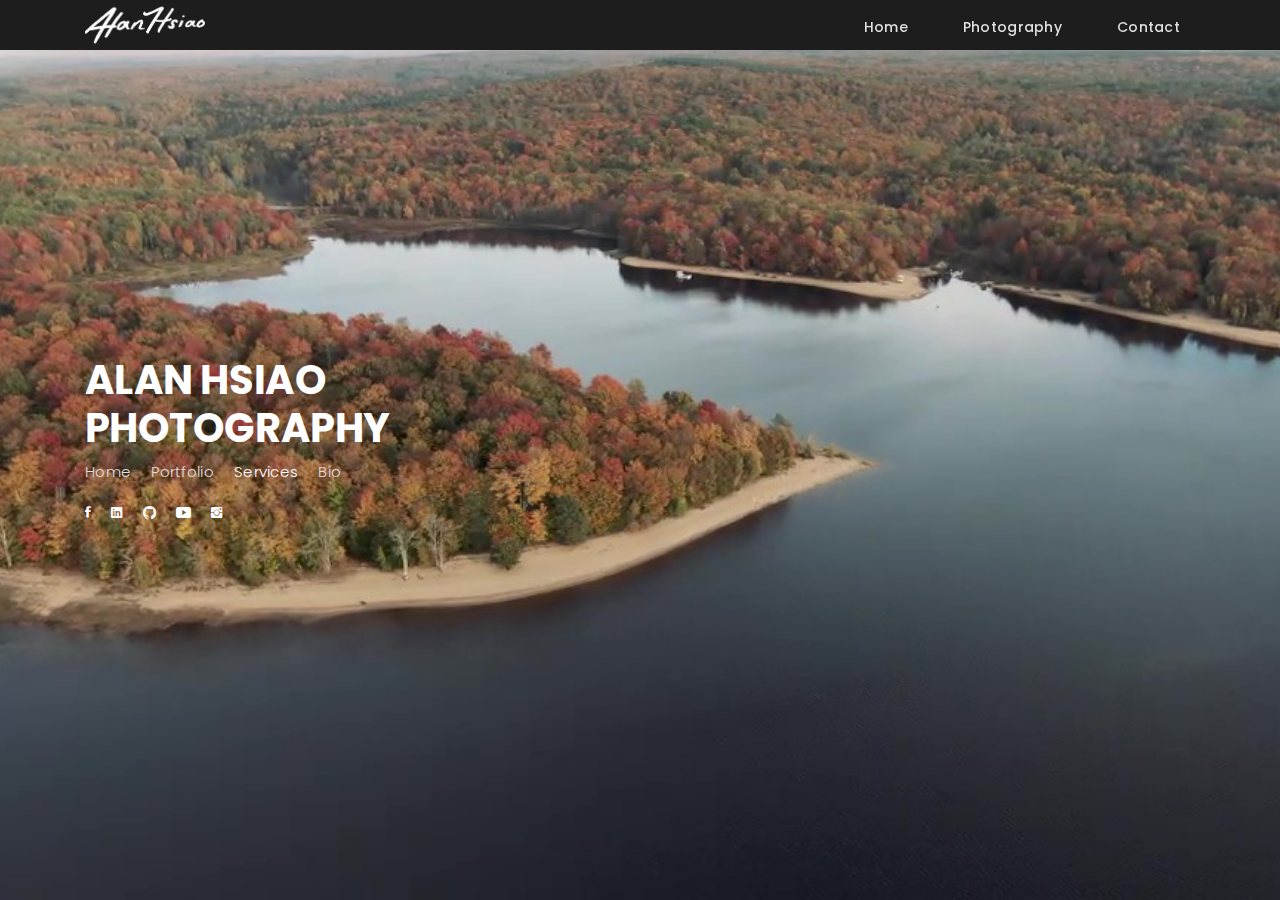
==== commit 91aebfbb: "background, restructuring main page" ====
--- a/index.html
+++ b/index.html
@@ -49,15 +49,11 @@
       <div class="container">
 
         <div class="logo">
-          <a href="index.html"><img src="images/logobranding/alanhsiaoblacklogoshort.png" alt="logo"></a>
+          <a href="index.html"><img src="images/logobranding/alanhsiaowhitelogoshort.png" alt="logo"></a>
         </div>
-
         <div class="responsive"><i data-icon="m" class="ion-navicon-round"></i></div>
-
         <ul class="nav-menu list-unstyled">
           <li><a href="#header" class="smoothScroll">Home</a></li>
-          <li><a href="#education" class="smoothScroll">Education</a></li>
-          <li><a href="#experience" class="smoothScroll">Experience</a></li>
           <li><a href="#photography" class="smoothScroll">Photography</a></li>
           <!-- <li><a href="#journal" class="smoothScroll">Blog</a></li> --> 
           <li><a href="#contact" class="smoothScroll">Contact</a></li>
@@ -71,13 +67,20 @@
 
   <!-- start section header -->
   <div id="header" class="home">
-
     <div class="container">
       <div class="header-content">
-        <!-- <h1>I'm <br class = "mobile-break"> 
-          <span class="typed"></span></h1> -->
-        <h1> Alan Hsiao</h1>
-        <p>Cornell 2021 <br>
+        <h1> Alan Hsiao <br> Photography </h1>
+        <video id="background-video" autoplay loop muted poster="images/personal/header-me-snip2.jpg">
+          <source src="images/personal/header-me.mp4" type="video/mp4">
+        </video>
+          <ul class="list-unstyled list-social">
+            <li><a href="index_portfolio.html">Home</a></li>
+            <li><a href="https://www.linkedin.com/in/hsiaoalan/">Portfolio</a></li>
+            <li><a href="https://github.com/ah668"></a>Services</li>
+            <li><a href="https://www.youtube.com/channel/UCa6_BgnbbzM-joR2z8IvCPA?view_as=subscriber">Bio</a></li>
+            <li><a href="https://www.instagram.com/hsiaoal3647/"></a></li>
+          </ul>
+          <p>
           <ul class="list-unstyled list-social">
             <li><a href="https://www.facebook.com/hsiaoal3647/"><i class="ion-social-facebook"></i></a></li>
             <li><a href="https://www.linkedin.com/in/hsiaoalan/"><i class="ion-social-linkedin"></i></a></li>
@@ -85,534 +88,12 @@
             <li><a href="https://www.youtube.com/channel/UCa6_BgnbbzM-joR2z8IvCPA?view_as=subscriber"><i class="ion-social-youtube"></i></a></li>
             <li><a href="https://www.instagram.com/hsiaoal3647/"><i class="ion-social-instagram"></i></a></li>
           </ul>
-          <a href="files/Alan_Hsiao_Resume_2021.pdf " target="_blank"> <button type="button" class="btn btn-dark"> Resume </button> </a>
         </p>
       </div>
     </div>
   </div>
   <!-- End section header uh-->
-
-  <!-- start section about us -->
-  <div id="education" class="paddsectionsmall">
-    <div class = "container">
-
-  <!--=====================================================================================
-      MY EDUCATION 
-      =====================================================================================-->
-      <div class="container">
-        <div class="section-title text-center"> 
-          <h2>My Education</h2>
-        </div> 
-      </div>
-
-      <div class="row">
-        <div class="col-md-10">
-          <div class= "text-dark">
-            <h3 class="mb-1">Cornell University</h3>
-          </div>
-          <h6 class="subheading mb-1"> College of Engineering, Ithaca, NY </h6>
-            Master of Engineering, Electrical and Computer Engineering <br>
-        </div>
-        <div class="col-md-2 text-right">
-          <span class="text-primary"> Aug 2021 - Dec 2021</span> <br>
-          GPA: 3.70
-        </div>
-      </div>
-
-      <br>
-
-      <div class="row">
-        <div class="col-md-10">
-          <div class= "text-dark">
-            <h3 class="mb-1">Cornell University</h3>
-          </div>
-          <h6 class="subheading mb-1"> College of Engineering, Ithaca, NY </h6> 
-            Bachelor of Science, Electrical and Computer Engineering <br>
-            <ul>
-              <li> <u>Honors:</u> Magna Cum Laude, Dean's List </li>
-              <li> <u>Distinctions:</u> Engineering Leadership Certification Program </li>
-            <ul>
-        </div>
-        <div class="col-md-2 text-right">
-          <span class="text-primary">Aug 2017 - May 2021</span> <br>
-          GPA: 3.82
-        </div>
-      </div>
-      
-      <br>
-
-      <div class="row">
-        <div class="col-md-10">
-          <div class= "text-dark">
-            <h3 class="mb-1">Saint Xavier High School</h3>
-          </div>
-          <h6 class="subheading mb-1">Cincinnati, OH</h6>
-          <ul>
-            <li> <u>Honors:</u> First Honors, AP Scholar </li>
-            <li> <u>Societies:</u> Mu Alpha Theta, National Honors Society </li>
-          <ul>
-        </div>
-        <div class="col-md-2 text-right">
-          <span class="text-primary">Aug 2013 - May 2017</span> <br>
-          GPA: 4.00 
-        </div>
-      </div>
-
-    </div>
-  </div>
-
-  <!--=====================================================================================
-      RELEVANT EXPERIENCE
-      =====================================================================================-->
-  <div id="experience" class="paddsectionsmall">
-    <div class = "container">
-      <div class="container">
-        <div class="section-title text-center"> 
-          <h2>Relevant Experience</h2>
-        </div> 
-      </div>
-
-      <div class="row">
-        <div class="col-md-10">
-          <div class= "text-dark">
-            <h3 class="mb-1">Microsoft - Surface</h3> 
-          </div>
-          <h6 class="subheading mb-2">Electrical Engineering Intern</h6>
-            <ul>
-              <li> Implement a wireless charging proof of concept for a Surface Pro by leveraging the existing charging path </li>
-              <li> Work with the mechanical team to define requirements for seamless device and charging puck integration </li> 
-            </ul>
-        </div>
-        <div class="col-md-2 text-right mb-2">
-          <span class="text-primary">Summer 2021</span> 
-        </div>
-      </div> <br> 
-
-      <div class="row">
-        <div class="col-md-10">
-          <div class= "text-dark">
-            <h3 class="mb-1">Facebook AR/VR - Oculus</h3>
-          </div>
-          <h6 class="subheading mb-2">Systems Electrical Engineering Intern</h6>
-            <ul>
-              <li>Designed schematics for automatic power measurement of subsystems by utilizing the NI Tools platform </li>
-              <li>Defined sampling, accuracy, bandwidth, and processing requirements for a custom built data acquisition system </li>
-              <li>Scripted in Python to develop a platform for automating validation and correction of Oculus schematics </li>
-            </ul>
-        </div>
-        <div class="col-md-2 text-right mb-2">
-          <span class="text-primary">Summer 2020</span> 
-        </div>
-      </div> <br> 
-
-      <div class="row">
-        <div class="col-md-10">
-          <div class= "text-dark">
-            <h3 class="mb-1">Space Systems Design Studio - CubeSats</h3>
-          </div>
-          <h6 class="subheading mb-2">Avionics and Attitude Control Team</h6>
-            <ul>
-              <li>Selected and funded by NASA for the 9th round of Cube Satellite missions scheduled to launch starting in 2019</li>
-              <li>Develop three 3U+ CubeSats that aim to be the ﬁrst CubeSats to autonomously rendezvous and dock in orbit  </li>
-              <li>Engineer and implement electrical systems for attitude control, power, propulsion, and communications </li>
-            </ul>
-        </div>
-        <div class="col-md-2 text-right mb-2">
-          <span class="text-primary">Jun. 2018 - Aug. 2019</span> 
-        </div>
-      </div> <br>
-
-      <div class="row">
-        <div class="col-md-10">
-          <div class= "text-dark">
-            <h3 class="mb-1">Collins Aerospace - ISR Space Systems</h3>
-          </div>
-          <h6 class="subheading mb-2">Systems Engineering Intern</h6>
-            <ul>
-              <li>Created a Rapid Prototyping System [RPS] on a real-time kernel by utilizing Simulink, MATLAB, and xPC Target</li>
-              <li>Achieved a 250-300% increase in testing rate by implementing the RPS for a reconnaissance sensor system </li>
-              <li>Built an application to control simulations through Ethernet protocol on a high-performance target computer</li>
-            </ul>
-        </div>
-        <div class="col-md-2 text-right mb-2">
-          <span class="text-primary">Summer 2019</span> 
-        </div>
-      </div> <br>
-
-      <div class="row">
-        <div class="col-md-10">
-          <div class= "text-dark">
-            <h3 class="mb-1">Cornell Nexus - Engineering Social Impact</h3>
-          </div>
-          <h6 class="subheading mb-2">Founder & Team Lead</h6>
-            <ul>
-              <li> Develop an autonomous vehicle to remove pollution from beaches and improve sustainable beach management</li>
-              <li> Lead a multidisciplinary team of 20 students to develop simulations, algorithms, and hardware systems</li>   
-              <li> First place at the Cornell 2021 Innovation Competition for the Yunni & Maxine Pao Social Innovation Award ($3,000) </li>             
-            </ul>
-        </div>
-        <div class="col-md-2 text-right mb-2">
-          <span class="text-primary">Jan. 2020 - Present</span> 
-        </div>
-      </div> <br>
-
-      <!--=====================================================================================
-      MY EXPERIENCE
-      =====================================================================================-->
-      <br>
-      <div class="container">
-        <div class="section-title text-center"> 
-          <h2>Additional Experience</h2>
-        </div> 
-      </div>
-      <br>
-
-      <div class="row">
-        <div class="col-md-10">
-          <div class= "text-dark">
-            <h3 class="mb-1">Cornell Teaching Assitant</h3>
-          </div>
-          <h6 class="subheading mb-2">Digital VLSI</h6>
-          <ul>
-            <li>Supervised labs and assisted students in developing CMOS circuitry using Cadence Virtuoso </li>
-          </ul>
-        </div>
-        <div class="col-md-2 text-right mb-2">
-          <span class="text-primary">Jan. 2021 - Present</span> 
-        </div> 
-      </div>
-      
-      <div class="row">
-        <div class="col-md-10">
-          <div class= "text-dark">
-            <h3 class="mb-1">Cornell Autonomous Sailboat</h3>
-          </div>
-          <h6 class="subheading mb-2">Navigation Member</h6>
-            <ul>
-              <li>Upgraded the power systems to utilize solar charging for positive power generation </li>
-              <li>Host technical workshops focused on equipping underclassmen with tools for success </li>
-            </ul>
-        </div>
-        <div class="col-md-2 text-right mb-2">
-          <span class="text-primary">Aug. 2019 - Dec. 2019</span> 
-        </div>
-      </div>
-
-      <div class="row">
-        <div class="col-md-10">
-          <div class= "text-dark">
-            <h3 class="mb-1">Cornell Cup Robotics</h3>
-          </div>
-          <h6 class="subheading mb-2">Secretary and Electrical Team</h6>
-            <ul>
-              <li>Collaborated with a team of 20 to create a cost effective and intuitive robotics learning platform  </li>
-              <li>Currently licensing to DaVinci Laboratories, who will use the robot to implement their coding curriculum </li>
-            </ul>
-        </div>
-        <div class="col-md-2 text-right mb-2">
-          <span class="text-primary">Aug. 2017 - Aug. 2018</span> 
-        </div>
-      </div> 
-
-      <div class="row">
-        <div class="col-md-10">
-          <div class= "text-dark">
-            <h3 class="mb-1">Riddle & Bloom</h3>
-          </div>
-          <h6 class="subheading mb-2">Microsoft Campus Representative</h6>
-            <ul>
-              <li>Facilitate tabling, workshops, and other activities on campus, reaching over 800 students</li>
-              <li>Present weekly status reports to document impact and inﬂuence on campus</li>
-            </ul>
-        </div>
-        <div class="col-md-2 text-right mb-2">
-          <span class="text-primary">Aug. 2017 - Aug. 2018</span> 
-        </div> 
-      </div>
-
-    </div>
-  </div>
-
-  <!-- end section about us -->
-
   
-  <!-- start section portfolio -->
-
-  <!--=====================================================================================
-    MY PORTFOLIO
-    =====================================================================================-->
-  <div id="photography" class="text-center paddsection">
-
-    <div class="container">
-      <div class="section-title text-center">
-        <h2>My Portfolio</h2>
-      </div>
-    </div>
-
-    <div class="container">
-      <div class="row">
-        <div class="col-md-12">
-
-          <div class="portfolio-list">
-
-            <ul class="nav list-unstyled" id="portfolio-flters">
-              <li class="filter filter-active" data-filter=".all">all</li>
-              <li class="filter" data-filter=".landscapes">landscapes</li>
-              <li class="filter" data-filter=".wildlife">wildlife</li>
-              <li class="filter" data-filter=".architecture">architecture</li>
-              <li class="filter" data-filter=".food">food</li>
-            </ul>
-
-          </div>
-
-          <div class="portfolio-container">
-            <div class="row">
-              <div class="col-lg-4 col-md-6 portfolio-thumbnail all wildlife">
-                <a class="popup-img" href="images/portfolio/DSC1.jpg">
-                  <img src="images/portfolio/DSC1.jpg" alt="img">
-                </a>
-              </div>
-
-              <div class="col-lg-4 col-md-6 portfolio-thumbnail all wildlife">
-                <a class="popup-img" href="images/portfolio/DSC4.jpg">
-                  <img src="images/portfolio/DSC4.jpg" alt="img">
-                </a>
-              </div>
-
-              <div class="col-lg-4 col-md-6 portfolio-thumbnail all wildlife">
-                <a class="popup-img" href="images/portfolio/DSC2.jpg">
-                  <img src="images/portfolio/DSC2.jpg" alt="img">
-                </a>
-              </div>
-            </div>
-
-            <div class="row">
-              <div class="col-lg-4 col-md-6 portfolio-thumbnail all wildlife">
-                <a class="popup-img" href="images/portfolio/DSC3.jpg">
-                  <img src="images/portfolio/DSC3.jpg" alt="img">
-                </a>
-              </div>
-
-              <div class="col-lg-4 col-md-6 portfolio-thumbnail all wildlife">
-                <a class="popup-img" href="images/portfolio/DSC5.jpg">
-                  <img src="images/portfolio/DSC5.jpg" alt="img">
-                </a>
-              </div>
-
-              <div class="col-lg-4 col-md-6 portfolio-thumbnail all wildlife">
-                <a class="popup-img" href="images/portfolio/DSC6.jpg">
-                  <img src="images/portfolio/DSC6.jpg" alt="img">
-                </a>
-              </div>
-            </div>
-
-            <div class="row">
-              <div class="col-lg-4 col-md-6 portfolio-thumbnail all wildlife">
-                <a class="popup-img" href="images/portfolio/DSC7.jpg">
-                  <img src="images/portfolio/DSC7.jpg" alt="img">
-                </a>
-              </div>
-
-              <div class="col-lg-4 col-md-6 portfolio-thumbnail all food">
-                <a class="popup-img" href="images/portfolio/DSC10.jpg">
-                  <img src="images/portfolio/DSC10.jpg" alt="img">
-                </a>
-              </div>
-
-              <!-- <div class="col-lg-4 col-md-6 portfolio-thumbnail all wildlife">
-                <a class="popup-img" href="images/portfolio/DSC9.jpg">
-                  <img src="images/portfolio/DSC9.jpg" alt="img">
-                </a>
-              </div> -->
-
-              <div class="col-lg-4 col-md-6 portfolio-thumbnail all wildlife">
-                <a class="popup-img" href="images/portfolio/DSC8.jpg">
-                  <img src="images/portfolio/DSC8.jpg" alt="img">
-                </a>
-              </div>
-            </div>
-
-            <div class="row">
-              <div class="col-lg-4 col-md-6 portfolio-thumbnail all food">
-                <a class="popup-img" href="images/portfolio/DSC11.jpg">
-                  <img src="images/portfolio/DSC11.jpg" alt="img">
-                </a>
-              </div>
-
-              <div class="col-lg-4 col-md-6 portfolio-thumbnail all food">
-                <a class="popup-img" href="images/portfolio/DSC14.jpg">
-                  <img src="images/portfolio/DSC14.jpg" alt="img">
-                </a>
-              </div>
-
-              <!-- <div class="col-lg-4 col-md-6 portfolio-thumbnail all food">
-                <a class="popup-img" href="images/portfolio/DSC13.jpg">
-                  <img src="images/portfolio/DSC13.jpg" alt="img">
-                </a>
-              </div> -->
-
-              <div class="col-lg-4 col-md-6 portfolio-thumbnail all food">
-                <a class="popup-img" href="images/portfolio/DSC12.jpg">
-                  <img src="images/portfolio/DSC12.jpg" alt="img">
-                </a>
-              </div>
-            </div>
-
-            <div class="row">
-              <div class="col-lg-4 col-md-6 portfolio-thumbnail all food">
-                <a class="popup-img" href="images/portfolio/DSC15.jpg">
-                  <img src="images/portfolio/DSC15.jpg" alt="img">
-                </a>
-              </div>
-
-              <div class="col-lg-4 col-md-6 portfolio-thumbnail all architecture">
-                <a class="popup-img" href="images/portfolio/DSC16.jpg">
-                  <img src="images/portfolio/DSC16.jpg" alt="img">
-                </a>
-              </div>
-
-              <div class="col-lg-4 col-md-6 portfolio-thumbnail all architecture">
-                <a class="popup-img" href="images/portfolio/DSC18.jpg">
-                  <img src="images/portfolio/DSC18.jpg" alt="img">
-                </a>
-              </div>
-            </div>
-
-            <div class="row">
-              <div class="col-lg-4 col-md-6 portfolio-thumbnail all landscapes">
-                <a class="popup-img" href="images/portfolio/DSC17.jpg">
-                  <img src="images/portfolio/DSC17.jpg" alt="img">
-                </a>
-              </div>
-
-              <div class="col-lg-4 col-md-6 portfolio-thumbnail all architecture landscapes">
-                <a class="popup-img" href="images/portfolio/DSC19.jpg">
-                  <img src="images/portfolio/DSC19.jpg" alt="img">
-                </a>
-              </div>
-
-              <!--<div class="col-lg-4 col-md-6 portfolio-thumbnail all landscapes">
-                <a class="popup-img" href="images/portfolio/DSC20.jpg">
-                  <img src="images/portfolio/DSC20.jpg" alt="img">
-                </a>
-              </div> -->
-
-              <!-- <div class="col-lg-4 col-md-6 portfolio-thumbnail all landscapes">
-                <a class="popup-img" href="images/portfolio/DSC21.jpg">
-                  <img src="images/portfolio/DSC21.jpg" alt="img">
-                </a>
-              </div> -->
-
-              <div class="col-lg-4 col-md-6 portfolio-thumbnail all landscapes">
-                <a class="popup-img" href="images/portfolio/DSC22.jpg">
-                  <img src="images/portfolio/DSC22.jpg" alt="img">
-                </a>
-              </div>
-            </div>
-
-            <div class="row">
-              <div class="col-lg-4 col-md-6 portfolio-thumbnail all landscapes">
-                <a class="popup-img" href="images/portfolio/DSC23.jpg">
-                  <img src="images/portfolio/DSC23.jpg" alt="img">
-                </a>
-              </div>
-
-              <div class="col-lg-4 col-md-6 portfolio-thumbnail all landscapes">
-                <a class="popup-img" href="images/portfolio/DSC24.jpg">
-                  <img src="images/portfolio/DSC24.jpg" alt="img">
-                </a>
-              </div>
-            </div>
-            
-          </div>
-        </div>
-      </div>
-    </div>
-
-  </div>
-  <!-- End section portfolio -->
-
-  <!-- start sectoion contact -->
-  <div id="contact" class="paddsectionquestion">
-    <div class="container">
-      <div class="contact-block1">
-        <div class="row">
-
-          <div class="col-lg-6">
-            <div class="contact-contact">
-
-              <h2 class="mb-30">Contact Me</h2>
-
-              <ul class="contact-details">
-                <li><span>212 1/2 Delaware Ave</span></li>
-                <li><span>Ithaca, New York</span></li>
-                <li><span>+1 513-646-3647</span></li>
-                <li><span>ah668@cornell.edu</span></li>
-              </ul>
-
-            </div>
-          </div>
-
-          <div class="col-lg-6">
-            <form name="sentMessage" method="POST" action="https://formspree.io/mlegnaer">
-              <div class="row">
-                <div class="col-md">
-                  <div class="form-group">
-                    <input class="form-control" type="text" name="name" placeholder="Your name">
-                  </div>
-                  <div class="form-group">
-                    <input class="form-control" type="email" name="_replyto" placeholder="Your email">
-                  </div>
-                  <div class="form-group">
-                    <textarea class="form-control" name="message" placeholder="Your message"></textarea>
-                  </div>
-                  <button class="btn btn-xl" type="submit">Send</button>
-                  <input type="hidden" name="_next" value="ah668.github.io" />
-                  <input type="hidden" name="_subject" value="Website Contact" />
-                  <input type="hidden" name="_format" value="plain" />
-                </div>
-                <div class="clearfix"></div>
-              </div>
-            </form>
-          </div>
-        </div>
-      </div>
-    </div>
-  </div>
-  <!-- start sectoion contact -->
-
-
-  <!-- start section footer -->
-  <div id="footer" class="text-center">
-    <div class="container">
-      <div class="socials-media text-center">
-
-        <ul class="list-unstyled">
-          <li><a href="https://www.facebook.com/hsiaoal3647/"><i class="ion-social-facebook"></i></a></li>
-          <li><a href="https://www.linkedin.com/in/hsiaoalan/"><i class="ion-social-linkedin"></i></a></li>
-          <li><a href="https://github.com/ah668"><i class="ion-social-github"></i></a></li>
-          <li><a href="https://www.youtube.com/channel/UCa6_BgnbbzM-joR2z8IvCPA?view_as=subscriber"><i class="ion-social-youtube"></i></a></li>
-          <li><a href="https://www.instagram.com/hsiaoal3647/"><i class="ion-social-instagram"></i></a></li>
-        </ul>
-
-      </div>
-
-      <p>&copy; Copyrights Folio. All rights reserved.</p>
-
-      <div class="credits">
-        <!--
-          All the links in the footer should remain intact.
-          You can delete the links only if you purchased the pro version.
-          Licensing information: https://bootstrapmade.com/license/
-          Purchase the pro version with working PHP/AJAX contact form: https://bootstrapmade.com/buy/?theme=Folio
-        -->
-        Designed by <a href="https://bootstrapmade.com/">BootstrapMade</a>
-      </div>
-
-    </div>
-  </div>
-  <!-- End section footer -->
-
   <!-- JavaScript Libraries -->
   <script src="lib/jquery/jquery.min.js"></script>
   <script src="lib/jquery/jquery-migrate.min.js"></script>
--- a/css/style.css
+++ b/css/style.css
@@ -10,8 +10,8 @@
 /*-----------------------------------------------------------------------------------*/
 
 body {
-  background: #ffffff;
-  color: #898989;
+  background: #1d1d1d;
+  color: #ffffff;
   font-family: 'Poppins', helvetica;
   font-size: 15px;
   font-weight: 300;
@@ -32,7 +32,7 @@
 }
 
 h2 {
-  color: #292929;
+  color: #dfdfdf;
   font-weight: 600;
 }
 
@@ -43,7 +43,7 @@
 }
 
 a {
-  color: #292929;
+  color: #dfdfdf;
   text-decoration: none !important;
   -moz-transition: all 0.5s ease-in-out 0s;
   -ms-transition: all 0.5s ease-in-out 0s;
@@ -70,7 +70,7 @@
   position: relative;
   display: block;
   font-size: 12px;
-  color: #999999;
+  color: #dfdfdf;
   letter-spacing: 0.1em;
   font-weight: 500;
   line-height: 14px;
@@ -109,12 +109,12 @@
   width: 140px;
   height: 50px;
   line-height: 50px;
-  padding: 0 0px;
+  padding: 0px 0px 50px;
   text-transform: uppercase;
 }
 
 .btn:hover, .btn:focus {
-  color: #fff;
+  color: #dfdfdf;
 }
 
 .padDiv {
@@ -135,7 +135,7 @@
   background-color: transparent;
   border: 1px solid #999;
   border-radius: 0;
-  color: #999999;
+  color: #dfdfdf;
   font-size: 12px;
   font-weight: 500;
   height: 50px;
@@ -189,7 +189,7 @@
 
 nav {
   position: fixed;
-  background: #fff;
+  background: #1d1d1d;
   z-index: 1000;
   width: 100%;
   padding: 5px;
@@ -219,7 +219,7 @@
   position: relative;
   display: block;
   font-size: 14px;
-  color: #999999;
+  color: #dfdfdf;
   font-family: 'Poppins', helvetica;
   font-weight: 500;
   line-height: 16px;
@@ -250,12 +250,32 @@
 /*  Headers
 /*-----------------------------------------------------------------------------------*/
 
-#header {
+/*#header {
   background: url("../images/personal/header-me.jpg") repeat scroll center center / cover;
   height: 100vh;
   width: 100%;
 }
-
+*/
+
+#background-video {
+  width: 100vw;
+  height: 100vh;
+  object-fit: cover;
+  position: absolute;
+  left: 0;
+  right: 0;
+  top: 0;
+  bottom: 0;
+  z-index: -1;
+}
+
+@media (max-width: 750px) {
+  #background-video { display: none; }
+  body {
+    background: url("../images/personal/header-me-snip2.jpg") no-repeat;
+    background-size: cover;
+  }
+}
 
 #header .header-content {
   height: 100vh;
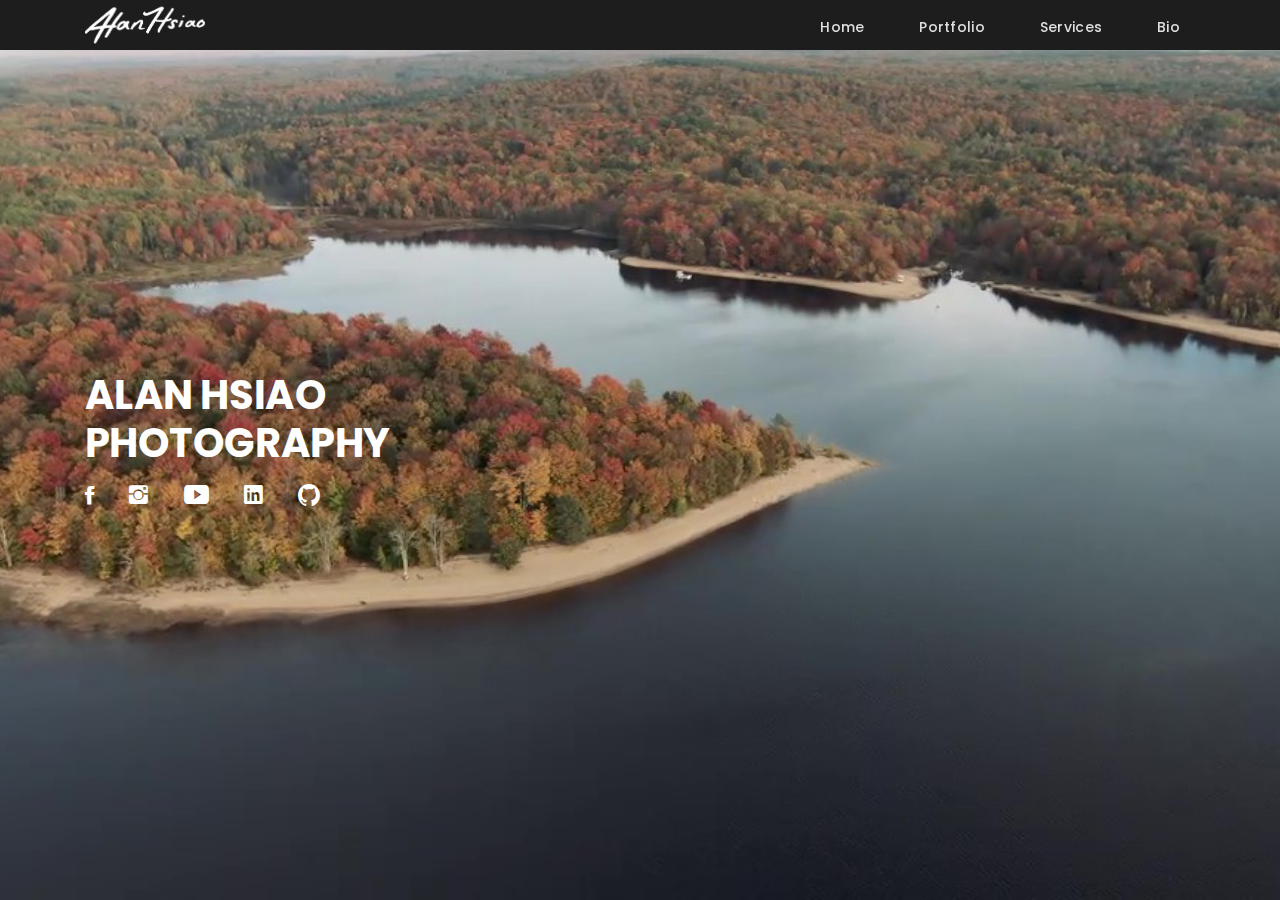
==== commit 7465a099: "about me and portfolio updates" ====
--- a/index.html
+++ b/index.html
@@ -53,12 +53,11 @@
         </div>
         <div class="responsive"><i data-icon="m" class="ion-navicon-round"></i></div>
         <ul class="nav-menu list-unstyled">
-          <li><a href="#header" class="smoothScroll">Home</a></li>
-          <li><a href="#photography" class="smoothScroll">Photography</a></li>
-          <!-- <li><a href="#journal" class="smoothScroll">Blog</a></li> --> 
-          <li><a href="#contact" class="smoothScroll">Contact</a></li>
+          <li><a href="index.html" class="smoothScroll">Home</a></li>
+          <li><a href="index_portfolio.html" class="smoothScroll">Portfolio</a></li>
+          <li><a href="https://docs.google.com/forms/d/e/1FAIpQLSfpSZSYxGOmWN-a14_xAAh12-4sHjrbUMcdnIVLPlGAhOLp5g/viewform?usp=sf_link" target="_blank" class="smoothScroll">Services</a></li>
+          <li><a href="index_aboutme.html">Bio</a></li>
         </ul>
-
       </div>
     </div>
   </nav>
@@ -73,21 +72,26 @@
         <video id="background-video" autoplay loop muted poster="images/personal/header-me-snip2.jpg">
           <source src="images/personal/header-me.mp4" type="video/mp4">
         </video>
-          <ul class="list-unstyled list-social">
-            <li><a href="index_portfolio.html">Home</a></li>
-            <li><a href="https://www.linkedin.com/in/hsiaoalan/">Portfolio</a></li>
-            <li><a href="https://github.com/ah668"></a>Services</li>
-            <li><a href="https://www.youtube.com/channel/UCa6_BgnbbzM-joR2z8IvCPA?view_as=subscriber">Bio</a></li>
-            <li><a href="https://www.instagram.com/hsiaoal3647/"></a></li>
-          </ul>
+        <!--      
+        <ul class="list-unstyled list-social">
+          <li><a href="index_portfolio.html">Home</a></li>
+          <li><a href="index_portfolio.html">Portfolio</a></li>
+          <li><a href="https://docs.google.com/forms/d/e/1FAIpQLSfpSZSYxGOmWN-a14_xAAh12-4sHjrbUMcdnIVLPlGAhOLp5g/viewform?usp=sf_link">Services</a></li>
+          <li><a href="index_aboutme.html">Bio</a></li>
+        </ul>
+        -->
+
           <p>
           <ul class="list-unstyled list-social">
-            <li><a href="https://www.facebook.com/hsiaoal3647/"><i class="ion-social-facebook"></i></a></li>
-            <li><a href="https://www.linkedin.com/in/hsiaoalan/"><i class="ion-social-linkedin"></i></a></li>
-            <li><a href="https://github.com/ah668"><i class="ion-social-github"></i></a></li>
-            <li><a href="https://www.youtube.com/channel/UCa6_BgnbbzM-joR2z8IvCPA?view_as=subscriber"><i class="ion-social-youtube"></i></a></li>
-            <li><a href="https://www.instagram.com/hsiaoal3647/"><i class="ion-social-instagram"></i></a></li>
+            <li><a href="https://www.facebook.com/hsiaoal3647/" target="_blank"><i class="ion-social-facebook"></i></a></li>
+            <li><a href="https://www.instagram.com/alanhsiaophoto/" target="_blank"><i class="ion-social-instagram"></i></a></li>
+            <li><a href="https://www.youtube.com/channel/UCa6_BgnbbzM-joR2z8IvCPA?view_as=subscriber" target="_blank"><i class="ion-social-youtube"></i></a></li>
+            <li><a href="https://www.linkedin.com/in/hsiaoalan/" target="_blank"><i class="ion-social-linkedin"></i></a></li>
+            <li><a href="https://github.com/ah668" target="_blank"><i class="ion-social-github"></i></a></li>
           </ul>
+          <!-- <div>
+            <a href="https://docs.google.com/forms/d/e/1FAIpQLSfpSZSYxGOmWN-a14_xAAh12-4sHjrbUMcdnIVLPlGAhOLp5g/viewform?usp=sf_link" target="_blank"> <button type="button" class="btn_tns btn-dark"> Book Now </button> </a>
+          </div> -->
         </p>
       </div>
     </div>
--- a/css/style.css
+++ b/css/style.css
@@ -61,7 +61,7 @@
 }
 
 a:hover, a:focus {
-  color: #b8a07e;
+  color: #d8a661;
   text-decoration: underline;
 }
 
@@ -91,12 +91,12 @@
 }
 
 ::-moz-selection {
-  background: #b8a07e;
+  background: #d8a661;
   color: #fff;
 }
 
 ::selection {
-  background: #b8a07e;
+  background: #d8a661;
   color: #fff;
 }
 
@@ -105,8 +105,8 @@
   border: medium solid #fff ;
   border-radius: 10;
   color: #fff;
-  font-size: 16px;
-  width: 140px;
+  font-size: 14px;
+  width: 300px;
   height: 50px;
   line-height: 50px;
   padding: 0px 0px 50px;
@@ -117,6 +117,19 @@
   color: #dfdfdf;
 }
 
+.btn_tns {
+  background-color: transparent;
+  border: medium solid #fff ;
+  border-radius: 10;
+  color: #fff;
+  font-size: 14px;
+  width: 300px;
+  height: 50px;
+  line-height: 50px;
+  padding: 0px 0px 50px;
+  text-transform: uppercase;
+}
+
 .padDiv {
   padding: 30px 20px;
 }
@@ -129,6 +142,7 @@
   font-size: 25px;
   letter-spacing: 2px;
   text-transform: uppercase;
+  color: #ffffff
 }
 
 .form-control {
@@ -176,7 +190,7 @@
 }
 
 .hvr-shutter-in-horizontal:hover {
-  background: #b8a07e;
+  background: #d8a661;
 }
 
 .mb-30 {
@@ -306,12 +320,12 @@
 
 .header-content .list-social li {
   float: left;
-  margin-right: 20px;
+  margin-right: 35px;
 }
 
 .header-content .list-social li i {
   color: #fff;
-  font-size: 15px;
+  font-size: 25px;
 
   cursor: pointer;
   -moz-transition: all 0.5s ease-in-out 0s;
@@ -322,7 +336,7 @@
 }
 
 .header-content .list-social li i:hover, .header-content .nav li i.filter-active {
-  color: #A1A9B0;
+  color: #d8a661;
   -moz-transition: all 0.5s ease-in-out 0s;
   -ms-transition: all 0.5s ease-in-out 0s;
   -o-transition: all 0.5s ease-in-out 0s;
@@ -343,7 +357,7 @@
 
 #education .div-img-bg {
   padding-bottom: 30px;
-  border: 20px solid #b8a07e;
+  border: 20px solid #d8a661;
 }
 
 #education .div-img-bg .about-img img {
@@ -356,7 +370,7 @@
 }
 
 #education .about-descr .p-heading {
-  font-family: 'Playfair Display', serif;
+  font-family: 'Poppins', helvetica;
   font-size: 28px;
   text-align: left;
 }
@@ -383,7 +397,7 @@
 
 #experience .div-img-bg {
   padding-bottom: 30px;
-  border: 20px solid #b8a07e;
+  border: 20px solid #d8a661;
 }
 
 #experience .div-img-bg .about-img img {
@@ -442,7 +456,7 @@
 
 .services-block i {
   font-size: 44px;
-  color: #b8a07e;
+  color: #d8a661;
   line-height: 44px;
 }
 
@@ -469,7 +483,7 @@
 }
 
 .services-carousel .owl-dot.active {
-  background-color: #b8a07e;
+  background-color: #d8a661;
 }
 
 .owl-nav {
@@ -514,7 +528,7 @@
 }
 
 #photography .portfolio-list .nav li:hover, #photography .portfolio-list .nav li.filter-active  {
-  color: #b8a07e;
+  color: #d8a661;
   -moz-transition: all 0.5s ease-in-out 0s;
   -ms-transition: all 0.5s ease-in-out 0s;
   -o-transition: all 0.5s ease-in-out 0s;
@@ -537,6 +551,47 @@
 .portfolio-thumbnail img {
   max-width: 100%;
 }
+
+/*-----------------------------------------------------------------------------------*/
+/*  About
+/*-----------------------------------------------------------------------------------*/
+#about {
+  width: 100%;
+  height: auto;
+  background: #1d1d1d;
+  padding-top: 80px;
+  padding-bottom: 50px;
+}
+/* 
+#about .div-img-bg {
+  padding-bottom: 30px;
+  border: 20px solid #d8a661;
+} */
+
+#about .div-img-bg .about-img img {
+  width: 100%;
+  box-shadow: 0px 0px 85px 0px rgba(0, 0, 0, 0.14);
+  margin-left: 0px;
+  height: 400px;
+  -o-object-fit: cover;
+  object-fit: cover;
+}
+
+#about .about-descr .p-heading {
+  font-family: "Playfair Display", serif;
+  font-size: 30px;
+  text-align: left;
+  color: #d8a661;
+}
+
+#about .about-descr .separator {
+  max-width: 100%;
+  margin-bottom: 0;
+  text-align: left;
+  font-size: 20px;
+  color: #c0c0c0;
+}
+
 
 /* -----------------------------------------------------------------------------------
 /*  Journal
@@ -589,7 +644,7 @@
 }
 
 .journal-block .journal-info .journal-txt h4 a:hover {
-  color: #b8a07e;
+  color: #d8a661;
   -moz-transition: all 0.5s ease-in-out 0s;
   -ms-transition: all 0.5s ease-in-out 0s;
   -o-transition: all 0.5s ease-in-out 0s;
@@ -702,7 +757,7 @@
 }
 
 #footer .socials-media ul li a:hover {
-  color: #b8a07e;
+  color: #d8a661;
   -moz-transition: all 0.5s ease-in-out 0s;
   -ms-transition: all 0.5s ease-in-out 0s;
   -o-transition: all 0.5s ease-in-out 0s;
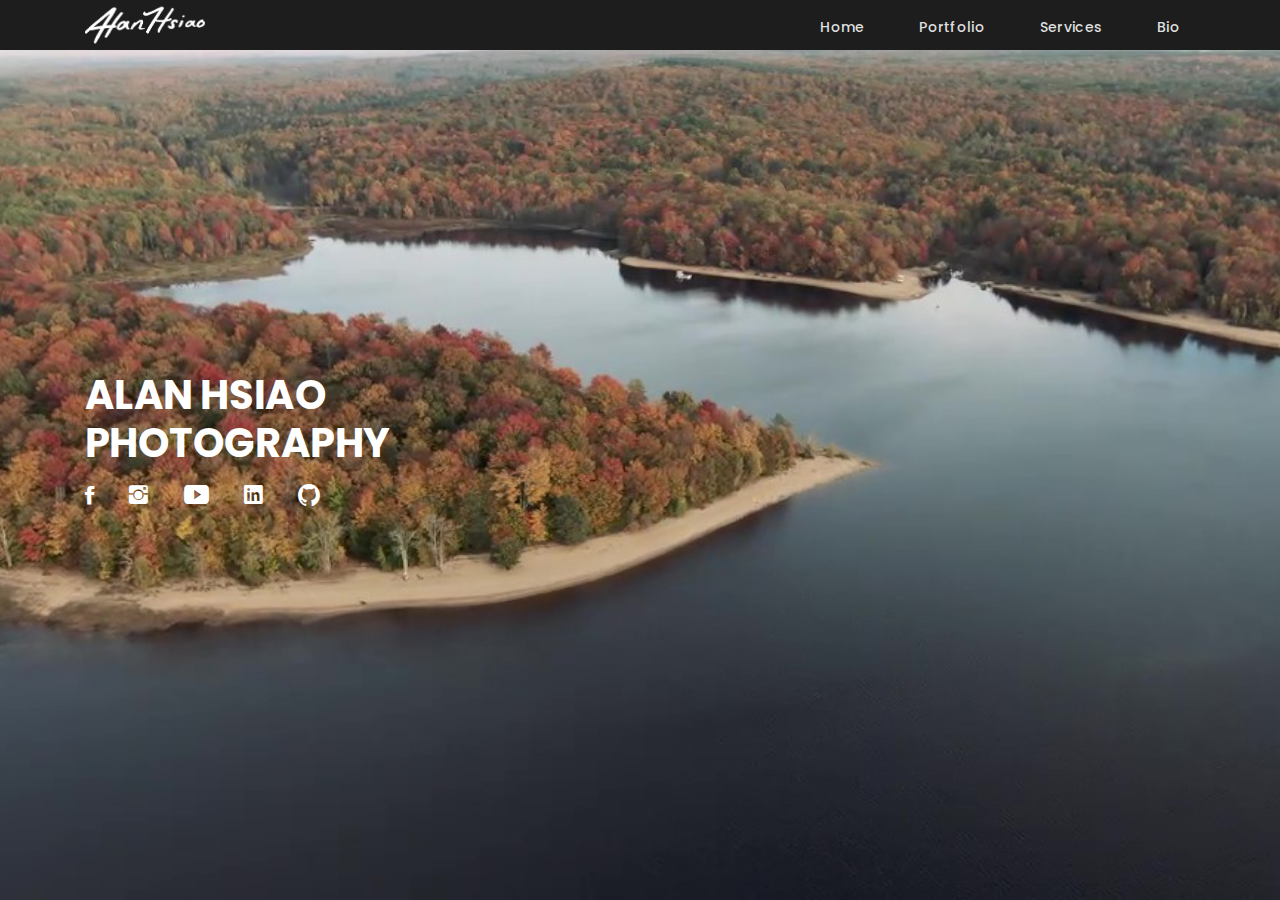
==== commit 19cb7db6: "delete useless comment to force update" ====
--- a/index.html
+++ b/index.html
@@ -5,7 +5,7 @@
   <meta charset="utf-8">
   <meta content="width=device-width, initial-scale=1.0" name="viewport">
 
-  <title> Alan Hsiao - Cornell 2021 </title>
+  <title> Alan Hsiao Photography</title>
   <meta content="" name="keywords">
   <meta content="" name="description">
 
@@ -55,7 +55,7 @@
         <ul class="nav-menu list-unstyled">
           <li><a href="index.html" class="smoothScroll">Home</a></li>
           <li><a href="index_portfolio.html" class="smoothScroll">Portfolio</a></li>
-          <li><a href="https://docs.google.com/forms/d/e/1FAIpQLSfpSZSYxGOmWN-a14_xAAh12-4sHjrbUMcdnIVLPlGAhOLp5g/viewform?usp=sf_link" target="_blank" class="smoothScroll">Services</a></li>
+          <li><a href="index_services.html" class="smoothScroll">Services</a></li>
           <li><a href="index_aboutme.html">Bio</a></li>
         </ul>
       </div>
@@ -72,15 +72,6 @@
         <video id="background-video" autoplay loop muted poster="images/personal/header-me-snip2.jpg">
           <source src="images/personal/header-me.mp4" type="video/mp4">
         </video>
-        <!--      
-        <ul class="list-unstyled list-social">
-          <li><a href="index_portfolio.html">Home</a></li>
-          <li><a href="index_portfolio.html">Portfolio</a></li>
-          <li><a href="https://docs.google.com/forms/d/e/1FAIpQLSfpSZSYxGOmWN-a14_xAAh12-4sHjrbUMcdnIVLPlGAhOLp5g/viewform?usp=sf_link">Services</a></li>
-          <li><a href="index_aboutme.html">Bio</a></li>
-        </ul>
-        -->
-
           <p>
           <ul class="list-unstyled list-social">
             <li><a href="https://www.facebook.com/hsiaoal3647/" target="_blank"><i class="ion-social-facebook"></i></a></li>
--- a/css/style.css
+++ b/css/style.css
@@ -36,9 +36,15 @@
   font-weight: 600;
 }
 
+h3 {
+  color: #969696;
+  font-size: 20px;
+  font-weight: 500;
+}
+
 h4 {
-  color: #292929;
-  font-size: 14px;
+  color: #d8a661;
+  font-size: 25px;
   font-weight: 600;
 }
 
@@ -106,7 +112,7 @@
   border-radius: 10;
   color: #fff;
   font-size: 14px;
-  width: 300px;
+  width: 250px;
   height: 50px;
   line-height: 50px;
   padding: 0px 0px 50px;
@@ -163,6 +169,9 @@
 .form-control:focus {
   box-shadow: none;
   outline: 0 none;
+  color: #d8a661;
+  border-radius: 10;
+  background-color: transparent;
 }
 
 .paddsection {
@@ -208,9 +217,9 @@
   width: 100%;
   padding: 5px;
   display: none;
-  -webkit-box-shadow: 0px 2px 92px 0px rgba(0, 0, 0, 0.18);
-  -moz-box-shadow: 0px 2px 92px 0px rgba(0, 0, 0, 0.18);
-  box-shadow: 0px 2px 92px 0px rgba(0, 0, 0, 0.18);
+  /* -webkit-box-shadow: 0px 2px 92px 0px rgba(0, 0, 0, 0.18); */
+  /* -moz-box-shadow: 0px 2px 92px 0px rgba(0, 0, 0, 0.18); */
+  /* box-shadow: 0px 2px 92px 0px rgba(0, 0, 0, 0.18); */
 }
 
 .nav-menu {
@@ -284,8 +293,9 @@
 }
 
 @media (max-width: 750px) {
-  #background-video { display: none; }
-  body {
+  #header .background-video { display: none; }
+  #header 
+  {
     background: url("../images/personal/header-me-snip2.jpg") no-repeat;
     background-size: cover;
   }
@@ -344,152 +354,97 @@
   transition: all 0.5s ease-in-out 0s;
 }
 
-/*-----------------------------------------------------------------------------------*/
-/*  education-us
-/*-----------------------------------------------------------------------------------*/
-
-#education {
+
+/*--------------------------------------------------------------
+# Services
+--------------------------------------------------------------*/
+
+#services {
   width: 100%;
   height: auto;
-  background: #f7f7f7;
-  padding-top: 40px; 
-}
-
-#education .div-img-bg {
-  padding-bottom: 30px;
-  border: 20px solid #d8a661;
-}
-
-#education .div-img-bg .about-img img {
-  width: 256px;
-  box-shadow: 0px 0px 85px 0px rgba(0, 0, 0, 0.14);
-  margin-top: -60px;
-  margin-left: 40px;
-  height: 320px;
-  object-fit: cover;
-}
-
-#education .about-descr .p-heading {
-  font-family: 'Poppins', helvetica;
-  font-size: 28px;
-  text-align: left;
-}
-
-#education .about-descr .separator {
-  max-width: 80%;
-  margin-bottom: 0;
-  text-align: left;
-}
-
-#education ul li {
-  margin: 5px 0;
-}
-/*-----------------------------------------------------------------------------------*/
-/*  experience-us
-/*-----------------------------------------------------------------------------------*/
-
-#experience {
-  width: 100%;
-  height: auto;
-  background: #f7f7f7;
-  padding-top: 40px; 
-}
-
-#experience .div-img-bg {
-  padding-bottom: 30px;
-  border: 20px solid #d8a661;
-}
-
-#experience .div-img-bg .about-img img {
-  width: 256px;
-  box-shadow: 0px 0px 85px 0px rgba(0, 0, 0, 0.14);
-  margin-top: -60px;
-  margin-left: 40px;
-  height: 320px;
-  object-fit: cover;
-}
-
-#experience .about-descr .p-heading {
-  font-family: 'Playfair Display', serif;
-  font-size: 28px;
-  text-align: left;
-}
-
-#experience .about-descr .separator {
-  max-width: 80%;
-  margin-bottom: 0;
-  text-align: left;
-}
-
-#experience ul li {
-  margin: 5px 0;
-}
-/*-----------------------------------------------------------------------------------*/
-/*   Services
-/*-----------------------------------------------------------------------------------*/
-
-#services {
-  background: #f7f7f7;
+  background: #1d1d1d;
+  padding-top: 60px;
+  padding-bottom: 40px;
+}
+
+#services-blog {
+  background: #1d1d1d;
+  padding-bottom: 60px;
+  padding-top: 140px;
+}
+
+#services .services-block {
+  display: inline-block;
+  height: 90%;
+  width: 100%;
+}
+
+#services .services-block .services-info {
   position: relative;
-  padding-bottom: 80px;
-}
-
-.owl-item {
-  float: left;
-}
-.services-block span {
-  margin: 10px 0;
+}
+
+.services-block .services-info img {
+  max-width: 100%;
+
+  
+  transition: .5s ease;
+  backface-visibility: hidden;
+
+  /* transition: all 0.5s ease-in-out 0s; */
+}
+
+.services-block .services-info:hover img {
+  opacity: 0.3;
+}
+
+.services-block .overlay {
+  position: absolute;
+  top: 0;
+  bottom: 0;
+  left: 0;
+  right: 0;
+  height: 100%;
+  width: 100%;
+  opacity: 0;
+  transition: .5s ease;
+  background-color: #008CBA;
+}
+
+.services-block .container:hover .overlay {
+  opacity: 1;
+}
+
+/* .services-block .services-info img:hover {
+  color: #dfdfdf;
+  max-width: 100%;
+  transition: all 0.5s ease-in-out 0s;
+} */
+
+
+.services-block .services-info .services-txt {
+  padding: 5px 0px;
   position: relative;
-  font-size: 13px;
-  color: #292929;
-  letter-spacing: 0.1em;
-  font-weight: 500;
-  text-transform: uppercase;
+}
+
+.services-block .services-info .services-txt h4 a {
   display: block;
-}
-
-.services-block .separator {
+  transition: all 0.5s ease-in-out 0s;
+  color: #d8a661;
+  font-size: 25px;
+  font-weight: 600;
+}
+
+.services-block .services-info .services-txt h4 a:hover {
+  color: #dfdfdf;
+  transition: all 0.5s ease-in-out 0s;
+}
+
+.services-block .services-info .services-txt p {
   margin: 0;
-  font-size: 13px;
-  line-height: 22px;
-}
-
-.services-block i {
-  font-size: 44px;
-  color: #d8a661;
-  line-height: 44px;
-}
-
-
-.services-carousel  .owl-stage-outer {
-  overflow: hidden;
-}
-
-.services-carousel .owl-dots {
-  margin-top: 5px;
-  text-align: center;
-}
-
-.services-carousel .owl-dot {
-  display: inline-block;
-  margin: 0 5px;
-  width: 12px !important;
-  height: 12px !important;
-  border-radius: 50%;
-  border: 0;
-  padding: 0 !important;
-  background-color: #ddd;
-  cursor: pointer;
-}
-
-.services-carousel .owl-dot.active {
-  background-color: #d8a661;
-}
-
-.owl-nav {
-  display: none;
-}
-
+  color: #dfdfdf;
+  font-size: 14px;
+  line-height: 24px;
+}
 
 /*-----------------------------------------------------------------------------------*/
 /*  Portfolio
@@ -498,6 +453,7 @@
 #photography {
   position: relative;
   padding-bottom: 0px;
+  padding-top: 60px;
 }
 
 #photography .portfolio-list {
@@ -546,10 +502,12 @@
   margin-bottom: 30px;
   overflow: hidden;
   min-height: 260px;
+  pointer-events: none;
 }
 
 .portfolio-thumbnail img {
   max-width: 100%;
+  pointer-events: none;
 }
 
 /*-----------------------------------------------------------------------------------*/
@@ -559,8 +517,8 @@
   width: 100%;
   height: auto;
   background: #1d1d1d;
-  padding-top: 80px;
-  padding-bottom: 50px;
+  padding-top: 60px;
+  padding-bottom: 80px;
 }
 /* 
 #about .div-img-bg {
@@ -570,7 +528,7 @@
 
 #about .div-img-bg .about-img img {
   width: 100%;
-  box-shadow: 0px 0px 85px 0px rgba(0, 0, 0, 0.14);
+  /* box-shadow: 0px 0px 85px 0px rgba(0, 0, 0, 0.14); */
   margin-left: 0px;
   height: 400px;
   -o-object-fit: cover;
@@ -667,6 +625,7 @@
 #contact {
   height: auto;
   width: 100%;
+  padding-top: 25px;
 }
 
 .contact-details {
@@ -676,7 +635,7 @@
 }
 
 .contact-details li {
-  padding-bottom: 10px;
+  padding-bottom: 0px;
 }
 
 #contact input, #contact textarea {
@@ -691,7 +650,7 @@
   text-align: center;
   padding: 15px;
   font-weight: 600;
-  margin: 15px;
+  margin: 5px;
 }
 
 #contact  #errormessage {
@@ -733,7 +692,7 @@
 #footer .socials-media ul {
   display: inline-block;
   float: none;
-  margin: 0 0 20px 0;
+  margin: 0 0 0px 0;
 }
 
 #footer .socials-media ul li {
@@ -770,6 +729,7 @@
   letter-spacing: 0.1em;
   font-weight: 500;
   margin-top: 0;
+  margin-bottom: 5px;
   text-transform: uppercase;
 }
 
